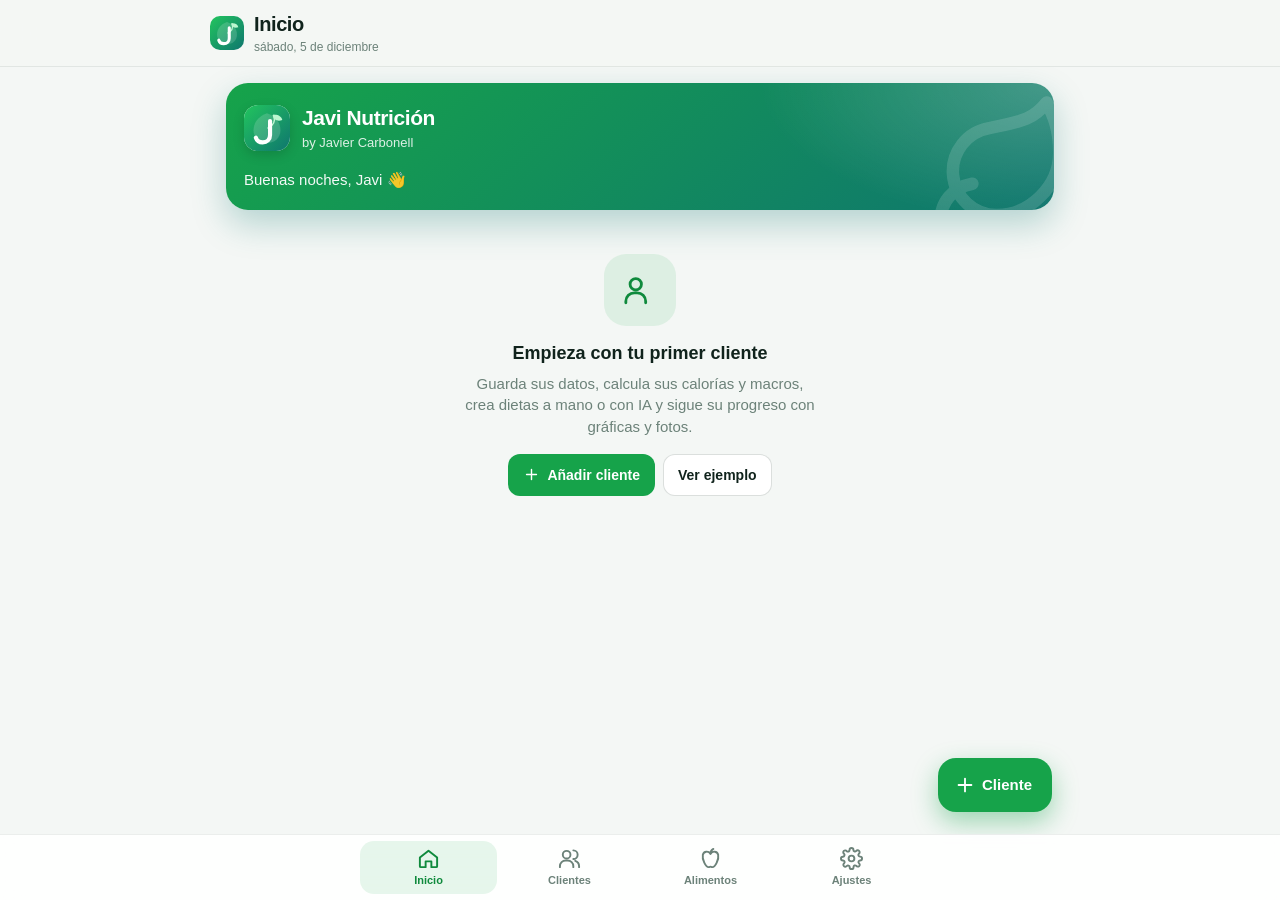
==== index.html @ 823eb363 "Javi Nutrición: clientes, dietas manuales o con IA y progreso App web instalable para nutricionistas" ====
<!doctype html>
<html lang="es">
<head>
  <meta charset="utf-8">
  <meta name="viewport" content="width=device-width, initial-scale=1, viewport-fit=cover">
  <meta name="theme-color" content="#16a34a">
  <meta name="apple-mobile-web-app-capable" content="yes">
  <meta name="mobile-web-app-capable" content="yes">
  <meta name="apple-mobile-web-app-status-bar-style" content="default">
  <meta name="apple-mobile-web-app-title" content="JaviNutri">
  <meta name="description" content="Javi Nutrición: clientes, dietas manuales o con IA y seguimiento del progreso. By Javier Carbonell.">
  <title>Javi Nutrición</title>
  <link rel="manifest" href="manifest.webmanifest">
  <link rel="icon" href="icons/icon.svg" type="image/svg+xml">
  <link rel="apple-touch-icon" href="icons/icon-192.png">
  <link rel="stylesheet" href="app.css">
  <script>try { const t = JSON.parse(localStorage.getItem('javinutricion-v1') || '{}').settings?.theme; if (t === 'light' || t === 'dark') document.documentElement.dataset.theme = t; } catch {}</script>
  <script src="files.js" defer></script>
  <script src="foods.js" defer></script>
  <script src="app.js" defer></script>
</head>
<body>
  <header class="top">
    <div class="top-inner" id="topbar">
      <img class="top-logo" src="icons/icon.svg" alt="" width="34" height="34">
      <div class="top-text"><h1 id="title">Inicio</h1><div class="sub" id="subtitle">Javi Nutrición</div></div>
      <div id="headerActions"></div>
    </div>
  </header>

  <main id="view"></main>
  <div id="print"></div>

  <nav class="tabs" id="tabs" aria-label="Secciones">
    <div class="inner">
      <button data-nav="#/"><svg viewBox="0 0 24 24" fill="none" stroke="currentColor" stroke-width="2" stroke-linecap="round" stroke-linejoin="round"><path d="M3 11l9-7 9 7v9a1 1 0 0 1-1 1h-5v-6H9v6H4a1 1 0 0 1-1-1z"/></svg>Inicio</button>
      <button data-nav="#/clientes"><svg viewBox="0 0 24 24" fill="none" stroke="currentColor" stroke-width="2" stroke-linecap="round" stroke-linejoin="round"><circle cx="9" cy="8" r="4"/><path d="M2 21v-1a6 6 0 0 1 6-6h2a6 6 0 0 1 6 6v1"/><path d="M16 3.5a4 4 0 0 1 0 9M22 21v-1a6 6 0 0 0-4-5.6"/></svg>Clientes</button>
      <button data-nav="#/alimentos"><svg viewBox="0 0 24 24" fill="none" stroke="currentColor" stroke-width="2" stroke-linecap="round" stroke-linejoin="round"><path d="M12 7c-2-3-7-3-8 1-1 5 3 13 6 13 1 0 1.5-.5 2-.5s1 .5 2 .5c3 0 7-8 6-13-1-4-6-4-8-1z"/><path d="M12 7c0-2 1-4 3-5"/></svg>Alimentos</button>
      <button data-nav="#/ajustes"><svg viewBox="0 0 24 24" fill="none" stroke="currentColor" stroke-width="2" stroke-linecap="round" stroke-linejoin="round"><circle cx="12" cy="12" r="3"/><path d="M19.4 15a1.7 1.7 0 0 0 .3 1.8l.1.1a2 2 0 1 1-2.8 2.8l-.1-.1a1.7 1.7 0 0 0-1.8-.3 1.7 1.7 0 0 0-1 1.5V21a2 2 0 1 1-4 0v-.1a1.7 1.7 0 0 0-1.1-1.5 1.7 1.7 0 0 0-1.8.3l-.1.1a2 2 0 1 1-2.8-2.8l.1-.1a1.7 1.7 0 0 0 .3-1.8 1.7 1.7 0 0 0-1.5-1H3a2 2 0 1 1 0-4h.1a1.7 1.7 0 0 0 1.5-1.1 1.7 1.7 0 0 0-.3-1.8l-.1-.1a2 2 0 1 1 2.8-2.8l.1.1a1.7 1.7 0 0 0 1.8.3H9a1.7 1.7 0 0 0 1-1.5V3a2 2 0 1 1 4 0v.1a1.7 1.7 0 0 0 1 1.5 1.7 1.7 0 0 0 1.8-.3l.1-.1a2 2 0 1 1 2.8 2.8l-.1.1a1.7 1.7 0 0 0-.3 1.8V9a1.7 1.7 0 0 0 1.5 1H21a2 2 0 1 1 0 4h-.1a1.7 1.7 0 0 0-1.5 1z"/></svg>Ajustes</button>
    </div>
  </nav>
</body>
</html>
---- app.css ----
:root {
  --bg: #f4f7f5;
  --surface: #ffffff;
  --surface-2: #f1f5f3;
  --surface-3: #e7eeea;
  --line: rgba(15, 40, 30, .08);
  --line-strong: rgba(15, 40, 30, .15);
  --text: #10231c;
  --text-2: #3f5a50;
  --muted: #6c8279;
  --brand: #16a34a;
  --brand-2: #0f8a3d;
  --brand-ink: #ffffff;
  --brand-soft: rgba(22, 163, 74, .10);
  --accent: #f59e0b;
  --accent-soft: rgba(245, 158, 11, .14);
  --blue: #0ea5e9;
  --blue-soft: rgba(14, 165, 233, .12);
  --red: #e11d48;
  --red-soft: rgba(225, 29, 72, .10);
  --green: #16a34a;
  --green-soft: rgba(22, 163, 74, .12);
  --p-col: #e11d48;
  --c-col: #f59e0b;
  --f-col: #0ea5e9;
  --shadow: 0 8px 28px rgba(16, 35, 28, .08);
  --shadow-sm: 0 1px 3px rgba(16, 35, 28, .06);
  --radius: 18px;
  --safe-b: env(safe-area-inset-bottom, 0px);
  --safe-t: env(safe-area-inset-top, 0px);
  --font: -apple-system, BlinkMacSystemFont, "SF Pro Text", "Inter", "Segoe UI", Roboto, sans-serif;
  color-scheme: light;
}
@media (prefers-color-scheme: dark) {
  :root:not([data-theme="light"]) {
    --bg: #0b1310; --surface: #121c18; --surface-2: #17241f; --surface-3: #1e2e28;
    --line: rgba(255, 255, 255, .07); --line-strong: rgba(255, 255, 255, .13);
    --text: #e8f1ed; --text-2: #b6c8c0; --muted: #7d948a;
    --brand: #34d399; --brand-2: #10b981; --brand-ink: #052e1f; --brand-soft: rgba(52, 211, 153, .12);
    --red: #fb7185; --red-soft: rgba(251, 113, 133, .12); --green: #34d399; --green-soft: rgba(52, 211, 153, .12);
    --shadow: 0 10px 30px rgba(0, 0, 0, .35); --shadow-sm: 0 1px 2px rgba(0, 0, 0, .3);
    color-scheme: dark;
  }
}
:root[data-theme="dark"] {
  --bg: #0b1310; --surface: #121c18; --surface-2: #17241f; --surface-3: #1e2e28;
  --line: rgba(255, 255, 255, .07); --line-strong: rgba(255, 255, 255, .13);
  --text: #e8f1ed; --text-2: #b6c8c0; --muted: #7d948a;
  --brand: #34d399; --brand-2: #10b981; --brand-ink: #052e1f; --brand-soft: rgba(52, 211, 153, .12);
  --red: #fb7185; --red-soft: rgba(251, 113, 133, .12); --green: #34d399; --green-soft: rgba(52, 211, 153, .12);
  --shadow: 0 10px 30px rgba(0, 0, 0, .35); --shadow-sm: 0 1px 2px rgba(0, 0, 0, .3);
  color-scheme: dark;
}

* { box-sizing: border-box; -webkit-tap-highlight-color: transparent; }
html, body { margin: 0; background: var(--bg); color: var(--text); }
body { font: 15px/1.45 var(--font); -webkit-font-smoothing: antialiased; min-height: 100vh; padding-bottom: calc(84px + var(--safe-b)); }
button, input, select, textarea { font: inherit; color: inherit; }
a { color: var(--brand-2); }
svg { flex-shrink: 0; }
.num { font-variant-numeric: tabular-nums; }

/* ---------- barra superior ---------- */
header.top {
  position: sticky; top: 0; z-index: 10;
  padding: calc(10px + var(--safe-t)) 16px 10px;
  background: color-mix(in srgb, var(--bg) 82%, transparent);
  backdrop-filter: saturate(170%) blur(18px); -webkit-backdrop-filter: saturate(170%) blur(18px);
  border-bottom: 1px solid var(--line);
}
.top-inner { max-width: 860px; margin: 0 auto; display: flex; align-items: center; gap: 10px; min-height: 40px; }
.top-logo { width: 34px; height: 34px; border-radius: 10px; }
.top-text { flex: 1; min-width: 0; }
header.top h1 { font-size: 20px; margin: 0; letter-spacing: -.02em; font-weight: 700; white-space: nowrap; overflow: hidden; text-overflow: ellipsis; }
header.top .sub { color: var(--muted); font-size: 12px; white-space: nowrap; overflow: hidden; text-overflow: ellipsis; }
.back { width: 38px; height: 38px; border-radius: 12px; border: 1px solid var(--line-strong); background: var(--surface); display: grid; place-items: center; cursor: pointer; }
.back svg { width: 20px; height: 20px; }

.sync-chip { display: inline-flex; align-items: center; gap: 6px; height: 32px; padding: 0 11px; border-radius: 99px; border: 1px solid var(--line-strong); background: var(--surface); font-size: 12px; color: var(--text-2); cursor: pointer; }
.sync-chip i { width: 8px; height: 8px; border-radius: 50%; background: var(--green); box-shadow: 0 0 0 3px var(--green-soft); }
.sync-chip.err i { background: var(--red); box-shadow: 0 0 0 3px var(--red-soft); }
.sync-chip.busy i { background: var(--blue); animation: pulse 1s infinite; }
@keyframes pulse { 50% { opacity: .3; } }

main { padding: 16px 16px 28px; max-width: 860px; margin: 0 auto; }
main > * { animation: in .2s ease-out both; }
@keyframes in { from { opacity: 0; transform: translateY(6px); } to { opacity: 1; transform: none; } }

/* ---------- navegación ---------- */
nav.tabs {
  position: fixed; left: 0; right: 0; bottom: 0; z-index: 20;
  background: color-mix(in srgb, var(--surface) 90%, transparent);
  backdrop-filter: saturate(170%) blur(18px); -webkit-backdrop-filter: saturate(170%) blur(18px);
  border-top: 1px solid var(--line); padding: 6px 8px calc(6px + var(--safe-b));
}
nav.tabs .inner { max-width: 560px; margin: 0 auto; display: grid; grid-template-columns: repeat(4, 1fr); gap: 4px; }
nav.tabs button { background: none; border: 0; padding: 6px 0 5px; border-radius: 14px; color: var(--muted); font-size: 11px; font-weight: 550; cursor: pointer; display: flex; flex-direction: column; align-items: center; gap: 3px; }
nav.tabs button svg { width: 23px; height: 23px; }
nav.tabs button.on { color: var(--brand-2); background: var(--brand-soft); }

/* ---------- bloques ---------- */
.card { background: var(--surface); border: 1px solid var(--line); border-radius: var(--radius); padding: 16px; margin-bottom: 14px; box-shadow: var(--shadow-sm); }
.card h3 { margin: 0 0 10px; font-size: 15px; font-weight: 650; letter-spacing: -.01em; }
.card-head { display: flex; align-items: center; justify-content: space-between; gap: 8px; margin-bottom: 10px; }
.card-head h3 { margin: 0; }
.section-title { display: flex; align-items: center; justify-content: space-between; margin: 22px 4px 10px; font-size: 12px; font-weight: 650; text-transform: uppercase; letter-spacing: .08em; color: var(--muted); }

.hero {
  border-radius: 22px; padding: 20px 18px; margin-bottom: 14px; color: #fff; position: relative; overflow: hidden;
  background: radial-gradient(420px 200px at 100% 0, rgba(255, 255, 255, .22), transparent 70%), linear-gradient(140deg, #16a34a, #0f766e);
  box-shadow: 0 14px 34px rgba(15, 118, 110, .28);
}
.hero .who { display: flex; align-items: center; gap: 12px; }
.hero .who img { width: 46px; height: 46px; border-radius: 14px; background: #fff; box-shadow: 0 4px 12px rgba(0, 0, 0, .15); }
.hero .brand { font-size: 21px; font-weight: 750; letter-spacing: -.02em; }
.hero .by { opacity: .85; font-size: 13px; }
.hero .hello { margin-top: 16px; font-size: 15px; opacity: .95; }
.hero .leaf { position: absolute; right: -24px; bottom: -30px; width: 150px; height: 150px; opacity: .14; }

.stats { display: grid; grid-template-columns: repeat(3, 1fr); gap: 10px; margin-bottom: 14px; }
.stats.two { grid-template-columns: 1fr 1fr; }
.stats.four { grid-template-columns: repeat(4, 1fr); }
.stat { background: var(--surface); border: 1px solid var(--line); border-radius: 14px; padding: 11px 12px; min-width: 0; box-shadow: var(--shadow-sm); }
.stat .l { color: var(--muted); font-size: 11.5px; }
.stat .v { font-size: 19px; font-weight: 750; margin-top: 2px; white-space: nowrap; overflow: hidden; text-overflow: ellipsis; letter-spacing: -.02em; }
.stat .s { color: var(--muted); font-size: 11px; }

.pill { display: inline-flex; align-items: center; gap: 4px; padding: 3px 9px; border-radius: 99px; font-size: 12px; font-weight: 650; white-space: nowrap; }
.pill.green { background: var(--green-soft); color: var(--green); }
.pill.red { background: var(--red-soft); color: var(--red); }
.pill.amber { background: var(--accent-soft); color: #b45309; }
.pill.blue { background: var(--blue-soft); color: #0369a1; }
.pill.mute { background: var(--surface-3); color: var(--text-2); }
:root[data-theme="dark"] .pill.amber, :root[data-theme="dark"] .pill.blue { filter: brightness(1.6); }
@media (prefers-color-scheme: dark) { :root:not([data-theme="light"]) .pill.amber, :root:not([data-theme="light"]) .pill.blue { filter: brightness(1.6); } }
.pos { color: var(--green); }
.neg { color: var(--red); }
.muted { color: var(--muted); }
.small { font-size: 12.5px; }

/* ---------- botones ---------- */
.btn { border: 1px solid var(--line-strong); background: var(--surface); border-radius: 12px; padding: 10px 14px; cursor: pointer; min-height: 42px; display: inline-flex; align-items: center; justify-content: center; gap: 7px; font-size: 14px; font-weight: 600; transition: transform .08s, background .15s; text-decoration: none; color: var(--text); }
.btn:hover { background: var(--surface-2); }
.btn svg { width: 17px; height: 17px; }
.btn.primary { background: var(--brand); border-color: transparent; color: var(--brand-ink); }
.btn.primary:hover { background: var(--brand-2); }
.btn.ai { background: linear-gradient(135deg, #7c3aed, #2563eb); border-color: transparent; color: #fff; }
.btn.danger { color: var(--red); border-color: color-mix(in srgb, var(--red) 35%, transparent); }
.btn.ghost { background: transparent; border-color: transparent; }
.btn.sm { min-height: 34px; padding: 6px 11px; font-size: 13px; border-radius: 10px; }
.btn.icon { width: 42px; min-height: 42px; padding: 0; }
.btn.block { width: 100%; }
.btn:active { transform: scale(.97); }
.btn:disabled { opacity: .55; pointer-events: none; }
.row { display: flex; gap: 8px; align-items: center; flex-wrap: wrap; }
.row.between { justify-content: space-between; }
.row.nowrap { flex-wrap: nowrap; }
.grow { flex: 1; }

.fab { position: fixed; right: max(18px, calc(50vw - 412px)); bottom: calc(88px + var(--safe-b)); z-index: 15; height: 54px; padding: 0 20px 0 16px; border-radius: 18px; border: 0; cursor: pointer; background: var(--brand); color: var(--brand-ink); font-weight: 700; font-size: 15px; display: inline-flex; align-items: center; gap: 6px; box-shadow: 0 10px 26px color-mix(in srgb, var(--brand) 40%, transparent); }
.fab svg { width: 22px; height: 22px; }

/* ---------- listas ---------- */
.list-item { display: flex; align-items: center; gap: 12px; padding: 11px 2px; border-bottom: 1px solid var(--line); cursor: pointer; }
.list-item:last-child { border-bottom: 0; }
.list-item .body { flex: 1; min-width: 0; }
.list-item .t { font-weight: 650; white-space: nowrap; overflow: hidden; text-overflow: ellipsis; }
.list-item .s { color: var(--muted); font-size: 12.5px; white-space: nowrap; overflow: hidden; text-overflow: ellipsis; }
.list-item .end { text-align: right; white-space: nowrap; }
.avatar { width: 42px; height: 42px; border-radius: 50%; display: grid; place-items: center; font-weight: 750; font-size: 15px; flex-shrink: 0; color: #fff; }
.avatar.lg { width: 60px; height: 60px; font-size: 21px; }
.ico { width: 38px; height: 38px; border-radius: 12px; display: grid; place-items: center; flex-shrink: 0; background: var(--brand-soft); color: var(--brand-2); }
.ico svg { width: 19px; height: 19px; }

.client-card { display: flex; gap: 12px; align-items: center; padding: 14px; background: var(--surface); border: 1px solid var(--line); border-radius: 16px; margin-bottom: 10px; cursor: pointer; box-shadow: var(--shadow-sm); }
.client-card:hover { border-color: var(--line-strong); }
.client-card .body { flex: 1; min-width: 0; }
.client-card .name { font-weight: 700; font-size: 16px; }
.client-card .meta { color: var(--muted); font-size: 12.5px; display: flex; gap: 6px; flex-wrap: wrap; align-items: center; margin-top: 2px; }

.seg { display: flex; background: var(--surface-3); border-radius: 13px; padding: 3px; gap: 3px; margin-bottom: 14px; }
.seg button { flex: 1; border: 0; background: none; padding: 8px 6px; border-radius: 10px; color: var(--text-2); font-size: 13px; font-weight: 600; cursor: pointer; white-space: nowrap; }
.seg button.on { background: var(--surface); color: var(--text); box-shadow: var(--shadow-sm); }

.chips { display: flex; gap: 7px; overflow-x: auto; padding-bottom: 2px; margin-bottom: 14px; scrollbar-width: none; }
.chips::-webkit-scrollbar { display: none; }
.chip { flex-shrink: 0; border: 1px solid var(--line-strong); background: var(--surface); color: var(--text-2); border-radius: 99px; padding: 7px 13px; font-size: 13px; font-weight: 600; cursor: pointer; }
.chip.on { border-color: transparent; background: var(--brand); color: var(--brand-ink); }
.chip .n { opacity: .65; margin-left: 3px; }

.search-wrap { position: relative; margin-bottom: 12px; }
.search-wrap svg { position: absolute; left: 13px; top: 50%; transform: translateY(-50%); width: 18px; height: 18px; color: var(--muted); }
.search { width: 100%; background: var(--surface); border: 1px solid var(--line-strong); border-radius: 14px; padding: 12px 12px 12px 40px; font-size: 16px; outline: none; }
.search:focus { border-color: var(--brand); box-shadow: 0 0 0 3px var(--brand-soft); }

table.t { width: 100%; border-collapse: collapse; font-size: 13px; }
table.t th { text-align: left; color: var(--muted); font-weight: 550; padding: 6px 4px; border-bottom: 1px solid var(--line); font-size: 12px; }
table.t td { padding: 9px 4px; border-bottom: 1px solid var(--line); font-variant-numeric: tabular-nums; }
table.t tr:last-child td { border-bottom: 0; }
table.t .r { text-align: right; }
table.t tbody tr { cursor: pointer; }

/* ---------- ficha de cliente ---------- */
.client-head { display: flex; gap: 14px; align-items: center; margin-bottom: 14px; }
.client-head h2 { margin: 0; font-size: 22px; letter-spacing: -.02em; }
.client-head .meta { color: var(--muted); font-size: 13px; }
.contact { display: flex; gap: 8px; margin-bottom: 14px; flex-wrap: wrap; }

.macros { display: grid; gap: 10px; }
.macro .top { display: flex; justify-content: space-between; font-size: 13px; margin-bottom: 4px; }
.macro .top b { font-weight: 650; }
.bar { height: 8px; background: var(--surface-3); border-radius: 99px; overflow: hidden; }
.bar > i { display: block; height: 100%; border-radius: 99px; background: var(--brand); transition: width .4s; }
.bar.p > i { background: var(--p-col); } .bar.c > i { background: var(--c-col); } .bar.f > i { background: var(--f-col); }
.bar.over > i { background: var(--red); }
.kcal-big { font-size: 34px; font-weight: 800; letter-spacing: -.03em; line-height: 1; }
.dot { display: inline-block; width: 9px; height: 9px; border-radius: 50%; margin-right: 5px; }

.chart { width: 100%; height: auto; display: block; }
.legend { display: flex; gap: 14px; font-size: 12px; color: var(--muted); margin-top: 6px; flex-wrap: wrap; }

.photos { display: grid; grid-template-columns: 1fr 1fr; gap: 10px; }
.photos figure { margin: 0; }
.photos img { width: 100%; aspect-ratio: 3/4; object-fit: cover; border-radius: 14px; background: var(--surface-3); display: block; }
.photos figcaption { font-size: 12px; color: var(--muted); text-align: center; margin-top: 4px; }

/* ---------- editor de dietas ---------- */
.day-tabs { display: flex; gap: 6px; overflow-x: auto; margin-bottom: 12px; scrollbar-width: none; }
.day-tabs::-webkit-scrollbar { display: none; }
.totals { position: sticky; top: calc(62px + var(--safe-t)); z-index: 5; background: var(--surface); border: 1px solid var(--line); border-radius: 16px; padding: 12px 14px; margin-bottom: 14px; box-shadow: var(--shadow); }
.totals .grid { display: grid; grid-template-columns: 1.3fr 1fr 1fr 1fr; gap: 10px; align-items: end; }
.totals .l { font-size: 11px; color: var(--muted); }
.totals .v { font-weight: 750; font-size: 15px; }
.totals .v small { font-weight: 500; color: var(--muted); font-size: 11px; }
.meal { background: var(--surface); border: 1px solid var(--line); border-radius: 16px; margin-bottom: 12px; overflow: hidden; box-shadow: var(--shadow-sm); }
.meal-head { display: flex; align-items: center; gap: 8px; padding: 12px 14px; border-bottom: 1px solid var(--line); background: var(--surface-2); }
.meal-head .name { font-weight: 700; flex: 1; min-width: 0; }
.meal-head .k { font-size: 13px; color: var(--muted); white-space: nowrap; }
.item { display: flex; align-items: center; gap: 10px; padding: 9px 14px; border-bottom: 1px solid var(--line); }
.item:last-of-type { border-bottom: 0; }
.item .body { flex: 1; min-width: 0; }
.item .t { font-weight: 600; font-size: 14px; }
.item .s { color: var(--muted); font-size: 12px; }
.grams { width: 74px; text-align: right; border: 1px solid var(--line-strong); background: var(--surface-2); border-radius: 10px; padding: 7px 8px; font-size: 16px; }
.meal-foot { display: flex; gap: 6px; padding: 8px 10px; }
.recipe { padding: 0 14px 12px; color: var(--text-2); font-size: 13px; font-style: italic; }

/* ---------- hojas ---------- */
.sheet-bg { position: fixed; inset: 0; background: rgba(5, 15, 10, .45); z-index: 40; display: flex; align-items: flex-end; justify-content: center; backdrop-filter: blur(2px); -webkit-backdrop-filter: blur(2px); animation: fade .18s ease-out; }
@keyframes fade { from { opacity: 0; } }
.sheet { background: var(--bg); width: 100%; max-width: 640px; max-height: 93vh; overflow-y: auto; overscroll-behavior: contain; border-radius: 24px 24px 0 0; padding: 0 18px calc(20px + var(--safe-b)); animation: up .26s cubic-bezier(.2, .9, .3, 1); box-shadow: 0 -20px 50px rgba(0, 0, 0, .25); }
@media (min-width: 700px) { .sheet-bg { align-items: center; } .sheet { border-radius: 24px; max-height: 88vh; } }
@keyframes up { from { transform: translateY(60px); opacity: .3; } to { transform: none; opacity: 1; } }
.sheet-head { position: sticky; top: 0; z-index: 2; background: var(--bg); display: flex; align-items: center; gap: 10px; padding: 10px 0 12px; }
.sheet-head::before { content: ""; position: absolute; top: 6px; left: 50%; width: 38px; height: 5px; margin-left: -19px; border-radius: 9px; background: var(--line-strong); }
.sheet-head h2 { flex: 1; margin: 14px 0 0; font-size: 19px; letter-spacing: -.02em; min-width: 0; overflow: hidden; text-overflow: ellipsis; white-space: nowrap; }
.icon-btn { background: var(--surface-3); border: 0; width: 36px; height: 36px; border-radius: 50%; color: var(--text-2); cursor: pointer; display: grid; place-items: center; flex-shrink: 0; }
.sheet-head .icon-btn { margin-top: 14px; }
.icon-btn svg { width: 17px; height: 17px; }
.icon-btn.plain { background: transparent; border-radius: 10px; }

label.f { display: block; margin-bottom: 12px; min-width: 0; }
label.f > span { display: block; font-size: 12px; color: var(--text-2); margin-bottom: 5px; font-weight: 550; }
label.f input, label.f select, label.f textarea { width: 100%; background: var(--surface); border: 1px solid var(--line-strong); border-radius: 12px; padding: 11px 12px; outline: none; font-size: 16px; min-height: 46px; }
label.f select { appearance: none; -webkit-appearance: none; background-image: url("data:image/svg+xml,%3Csvg xmlns='http://www.w3.org/2000/svg' width='12' height='8' fill='none' stroke='%236c8279' stroke-width='2'%3E%3Cpath d='M1 1l5 5 5-5'/%3E%3C/svg%3E"); background-repeat: no-repeat; background-position: right 13px center; padding-right: 34px; }
label.f input:focus, label.f select:focus, label.f textarea:focus { border-color: var(--brand); box-shadow: 0 0 0 3px var(--brand-soft); }
.grid2 { display: grid; grid-template-columns: 1fr 1fr; gap: 0 10px; }
.grid3 { display: grid; grid-template-columns: 1fr 1fr 1fr; gap: 0 10px; }
.form-sec { margin: 18px 0 10px; font-size: 12px; font-weight: 700; color: var(--muted); text-transform: uppercase; letter-spacing: .08em; }

.attach-zone { display: flex; align-items: center; justify-content: center; gap: 8px; cursor: pointer; border: 1.5px dashed var(--line-strong); border-radius: 14px; padding: 14px; color: var(--text-2); font-size: 14px; font-weight: 600; margin-bottom: 12px; }
.attach-zone:hover { border-color: var(--brand); color: var(--brand-2); }
.attach-zone svg { width: 20px; height: 20px; }
.attach-list { display: grid; grid-template-columns: repeat(auto-fill, minmax(92px, 1fr)); gap: 8px; margin-bottom: 8px; }
.att { position: relative; aspect-ratio: 3/4; border-radius: 12px; overflow: hidden; cursor: pointer; background: var(--surface-3); border: 1px solid var(--line-strong); }
.att img { width: 100%; height: 100%; object-fit: cover; }
.att .x { position: absolute; top: 4px; right: 4px; width: 26px; height: 26px; border-radius: 50%; border: 0; cursor: pointer; background: rgba(0, 0, 0, .65); color: #fff; font-size: 15px; line-height: 26px; padding: 0; }
.viewer img { width: 100%; border-radius: 14px; display: block; }

.note { background: var(--brand-soft); border: 1px solid color-mix(in srgb, var(--brand) 25%, transparent); border-radius: 14px; padding: 12px 14px; font-size: 13.5px; margin-bottom: 14px; color: var(--text-2); }
.note.warn { background: var(--accent-soft); border-color: color-mix(in srgb, var(--accent) 35%, transparent); }
.note.ai { background: linear-gradient(135deg, rgba(124, 58, 237, .08), rgba(37, 99, 235, .08)); border-color: rgba(99, 102, 241, .25); }
.steps { padding-left: 20px; margin: 8px 0 14px; color: var(--text-2); font-size: 13.5px; }

.menu { display: grid; gap: 8px; }
.menu .btn { justify-content: flex-start; width: 100%; min-height: 52px; font-size: 15px; padding: 0 16px; }
.menu .btn svg { width: 20px; height: 20px; color: var(--brand-2); }
.menu .btn.danger svg { color: var(--red); }

.toast { position: fixed; left: 50%; bottom: calc(100px + var(--safe-b)); transform: translateX(-50%); background: #10231c; color: #fff; padding: 11px 18px; border-radius: 16px; z-index: 60; font-size: 14px; font-weight: 600; box-shadow: var(--shadow); max-width: min(92vw, 480px); text-align: center; animation: toast .22s cubic-bezier(.2, .9, .3, 1); }
@keyframes toast { from { opacity: 0; transform: translate(-50%, 10px); } }

.empty { text-align: center; color: var(--muted); padding: 30px 16px; }
.empty .art { width: 72px; height: 72px; margin: 0 auto 14px; border-radius: 22px; display: grid; place-items: center; background: var(--brand-soft); color: var(--brand-2); }
.empty .art svg { width: 34px; height: 34px; }
.empty h3 { color: var(--text); margin: 0 0 6px; font-size: 18px; }
.empty p { margin: 0 auto 16px; max-width: 360px; }

.ai-progress { text-align: center; padding: 20px 10px; }
.spinner { width: 44px; height: 44px; margin: 0 auto 14px; border-radius: 50%; border: 4px solid var(--surface-3); border-top-color: #7c3aed; animation: spin .9s linear infinite; }
@keyframes spin { to { transform: rotate(360deg); } }

#print { display: none; }

@media (prefers-reduced-motion: reduce) { *, *::before, *::after { animation: none !important; transition: none !important; } }
@media (max-width: 380px) {
  .stats, .stats.four { grid-template-columns: 1fr 1fr; }
  .totals .grid { grid-template-columns: 1fr 1fr; }
}

/* ---------- impresión / PDF de la dieta ---------- */
@media print {
  @page { margin: 14mm; }
  body { background: #fff; color: #111; padding: 0; }
  header.top, nav.tabs, main, .fab, .toast, .sheet-bg { display: none !important; }
  #print { display: block; font: 11.5pt/1.4 var(--font); color: #111; }
  #print .ph { display: flex; align-items: center; gap: 12px; border-bottom: 2px solid #16a34a; padding-bottom: 10px; margin-bottom: 14px; }
  #print .ph img { width: 44px; height: 44px; }
  #print .ph .b { font-size: 18pt; font-weight: 800; color: #0f766e; }
  #print .ph .c { margin-left: auto; text-align: right; font-size: 10pt; color: #444; }
  #print h2 { font-size: 14pt; margin: 18px 0 6px; color: #0f766e; break-after: avoid; }
  #print h3 { font-size: 12pt; margin: 12px 0 4px; break-after: avoid; }
  #print table { width: 100%; border-collapse: collapse; font-size: 10pt; break-inside: avoid; }
  #print td, #print th { border-bottom: 1px solid #ddd; padding: 4px 6px; text-align: left; }
  #print th { color: #555; font-weight: 600; }
  #print .r { text-align: right; }
  #print .tot { font-weight: 700; background: #f0fdf4; }
  #print .notes { background: #f0fdf4; border-radius: 8px; padding: 8px 10px; font-size: 10pt; margin: 8px 0; }
  #print .day { break-before: page; }
  #print .day:first-of-type { break-before: auto; }
  #print .foot { margin-top: 20px; font-size: 9pt; color: #777; text-align: center; }
}
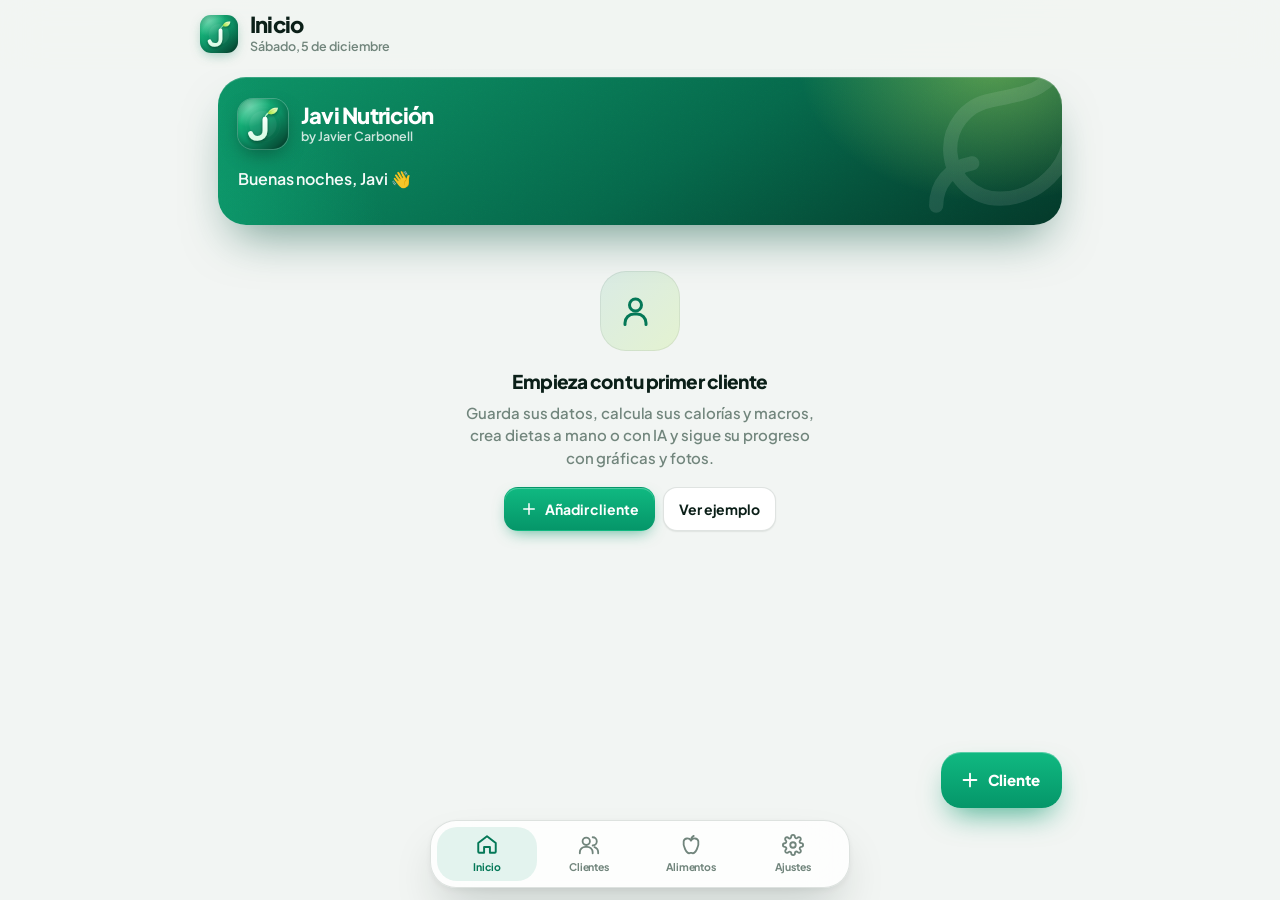
==== commit 6a46acce: "Diseño premium: icono nuevo, tipografía Plus Jakarta Sans y pantallas renovadas Icono con la J y la " ====
--- a/index.html
+++ b/index.html
@@ -3,7 +3,8 @@
 <head>
   <meta charset="utf-8">
   <meta name="viewport" content="width=device-width, initial-scale=1, viewport-fit=cover">
-  <meta name="theme-color" content="#16a34a">
+  <meta name="theme-color" content="#f2f5f3" media="(prefers-color-scheme: light)">
+  <meta name="theme-color" content="#07110d" media="(prefers-color-scheme: dark)">
   <meta name="apple-mobile-web-app-capable" content="yes">
   <meta name="mobile-web-app-capable" content="yes">
   <meta name="apple-mobile-web-app-status-bar-style" content="default">
@@ -12,7 +13,8 @@
   <title>Javi Nutrición</title>
   <link rel="manifest" href="manifest.webmanifest">
   <link rel="icon" href="icons/icon.svg" type="image/svg+xml">
-  <link rel="apple-touch-icon" href="icons/icon-192.png">
+  <link rel="apple-touch-icon" href="icons/apple-touch-icon.png">
+  <link rel="preload" href="vendor/fonts/plus-jakarta-sans.woff2" as="font" type="font/woff2" crossorigin>
   <link rel="stylesheet" href="app.css">
   <script>try { const t = JSON.parse(localStorage.getItem('javinutricion-v1') || '{}').settings?.theme; if (t === 'light' || t === 'dark') document.documentElement.dataset.theme = t; } catch {}</script>
   <script src="files.js" defer></script>
--- a/app.css
+++ b/app.css
@@ -1,154 +1,189 @@
+@font-face {
+  font-family: "Jakarta";
+  src: url("vendor/fonts/plus-jakarta-sans.woff2") format("woff2");
+  font-weight: 200 800;
+  font-display: swap;
+}
+
 :root {
-  --bg: #f4f7f5;
+  --bg: #f2f5f3;
+  --bg-tint: #e6f2ec;
   --surface: #ffffff;
-  --surface-2: #f1f5f3;
-  --surface-3: #e7eeea;
-  --line: rgba(15, 40, 30, .08);
-  --line-strong: rgba(15, 40, 30, .15);
-  --text: #10231c;
-  --text-2: #3f5a50;
-  --muted: #6c8279;
-  --brand: #16a34a;
-  --brand-2: #0f8a3d;
+  --surface-2: #f5f8f6;
+  --surface-3: #e9efec;
+  --line: rgba(9, 38, 27, .07);
+  --line-strong: rgba(9, 38, 27, .13);
+  --text: #0b1f18;
+  --text-2: #3d574d;
+  --muted: #71857c;
+  --brand: #059669;
+  --brand-2: #047857;
+  --brand-3: #10b981;
   --brand-ink: #ffffff;
-  --brand-soft: rgba(22, 163, 74, .10);
+  --brand-soft: rgba(5, 150, 105, .10);
+  --lime: #a3e635;
   --accent: #f59e0b;
   --accent-soft: rgba(245, 158, 11, .14);
   --blue: #0ea5e9;
   --blue-soft: rgba(14, 165, 233, .12);
   --red: #e11d48;
-  --red-soft: rgba(225, 29, 72, .10);
-  --green: #16a34a;
-  --green-soft: rgba(22, 163, 74, .12);
-  --p-col: #e11d48;
+  --red-soft: rgba(225, 29, 72, .09);
+  --green: #059669;
+  --green-soft: rgba(5, 150, 105, .11);
+  --p-col: #f43f5e;
   --c-col: #f59e0b;
   --f-col: #0ea5e9;
-  --shadow: 0 8px 28px rgba(16, 35, 28, .08);
-  --shadow-sm: 0 1px 3px rgba(16, 35, 28, .06);
-  --radius: 18px;
+  --shadow-sm: 0 1px 2px rgba(9, 38, 27, .05), 0 1px 1px rgba(9, 38, 27, .03);
+  --shadow: 0 1px 2px rgba(9, 38, 27, .05), 0 8px 24px -6px rgba(9, 38, 27, .10);
+  --shadow-lg: 0 2px 6px rgba(9, 38, 27, .06), 0 24px 48px -12px rgba(9, 38, 27, .22);
+  --radius: 22px;
   --safe-b: env(safe-area-inset-bottom, 0px);
   --safe-t: env(safe-area-inset-top, 0px);
-  --font: -apple-system, BlinkMacSystemFont, "SF Pro Text", "Inter", "Segoe UI", Roboto, sans-serif;
+  --font: "Jakarta", -apple-system, BlinkMacSystemFont, "Segoe UI", Roboto, sans-serif;
   color-scheme: light;
 }
 @media (prefers-color-scheme: dark) {
   :root:not([data-theme="light"]) {
-    --bg: #0b1310; --surface: #121c18; --surface-2: #17241f; --surface-3: #1e2e28;
-    --line: rgba(255, 255, 255, .07); --line-strong: rgba(255, 255, 255, .13);
-    --text: #e8f1ed; --text-2: #b6c8c0; --muted: #7d948a;
-    --brand: #34d399; --brand-2: #10b981; --brand-ink: #052e1f; --brand-soft: rgba(52, 211, 153, .12);
+    --bg: #07110d; --bg-tint: #0b1d16; --surface: #0f1c17; --surface-2: #13241e; --surface-3: #1a2f27;
+    --line: rgba(255, 255, 255, .06); --line-strong: rgba(255, 255, 255, .12);
+    --text: #ecf5f0; --text-2: #b4c7bf; --muted: #7c9187;
+    --brand: #34d399; --brand-2: #10b981; --brand-3: #6ee7b7; --brand-ink: #022c22; --brand-soft: rgba(52, 211, 153, .12);
     --red: #fb7185; --red-soft: rgba(251, 113, 133, .12); --green: #34d399; --green-soft: rgba(52, 211, 153, .12);
-    --shadow: 0 10px 30px rgba(0, 0, 0, .35); --shadow-sm: 0 1px 2px rgba(0, 0, 0, .3);
+    --shadow-sm: 0 1px 2px rgba(0, 0, 0, .4); --shadow: 0 1px 2px rgba(0, 0, 0, .4), 0 10px 26px -8px rgba(0, 0, 0, .6); --shadow-lg: 0 24px 48px -12px rgba(0, 0, 0, .7);
     color-scheme: dark;
   }
 }
 :root[data-theme="dark"] {
-  --bg: #0b1310; --surface: #121c18; --surface-2: #17241f; --surface-3: #1e2e28;
-  --line: rgba(255, 255, 255, .07); --line-strong: rgba(255, 255, 255, .13);
-  --text: #e8f1ed; --text-2: #b6c8c0; --muted: #7d948a;
-  --brand: #34d399; --brand-2: #10b981; --brand-ink: #052e1f; --brand-soft: rgba(52, 211, 153, .12);
+  --bg: #07110d; --bg-tint: #0b1d16; --surface: #0f1c17; --surface-2: #13241e; --surface-3: #1a2f27;
+  --line: rgba(255, 255, 255, .06); --line-strong: rgba(255, 255, 255, .12);
+  --text: #ecf5f0; --text-2: #b4c7bf; --muted: #7c9187;
+  --brand: #34d399; --brand-2: #10b981; --brand-3: #6ee7b7; --brand-ink: #022c22; --brand-soft: rgba(52, 211, 153, .12);
   --red: #fb7185; --red-soft: rgba(251, 113, 133, .12); --green: #34d399; --green-soft: rgba(52, 211, 153, .12);
-  --shadow: 0 10px 30px rgba(0, 0, 0, .35); --shadow-sm: 0 1px 2px rgba(0, 0, 0, .3);
+  --shadow-sm: 0 1px 2px rgba(0, 0, 0, .4); --shadow: 0 1px 2px rgba(0, 0, 0, .4), 0 10px 26px -8px rgba(0, 0, 0, .6); --shadow-lg: 0 24px 48px -12px rgba(0, 0, 0, .7);
   color-scheme: dark;
 }
 
 * { box-sizing: border-box; -webkit-tap-highlight-color: transparent; }
-html, body { margin: 0; background: var(--bg); color: var(--text); }
-body { font: 15px/1.45 var(--font); -webkit-font-smoothing: antialiased; min-height: 100vh; padding-bottom: calc(84px + var(--safe-b)); }
-button, input, select, textarea { font: inherit; color: inherit; }
+html, body { margin: 0; color: var(--text); }
+html { background: var(--bg); }
+body {
+  font: 500 15px/1.5 var(--font); letter-spacing: -.005em;
+  -webkit-font-smoothing: antialiased; -moz-osx-font-smoothing: grayscale;
+  min-height: 100vh; padding-bottom: calc(108px + var(--safe-b));
+  background: radial-gradient(1100px 420px at 50% -180px, var(--bg-tint), transparent 70%) no-repeat, var(--bg);
+}
+button, input, select, textarea { font: inherit; color: inherit; letter-spacing: inherit; }
 a { color: var(--brand-2); }
 svg { flex-shrink: 0; }
+b, strong { font-weight: 700; }
 .num { font-variant-numeric: tabular-nums; }
 
 /* ---------- barra superior ---------- */
 header.top {
   position: sticky; top: 0; z-index: 10;
-  padding: calc(10px + var(--safe-t)) 16px 10px;
-  background: color-mix(in srgb, var(--bg) 82%, transparent);
-  backdrop-filter: saturate(170%) blur(18px); -webkit-backdrop-filter: saturate(170%) blur(18px);
-  border-bottom: 1px solid var(--line);
-}
-.top-inner { max-width: 860px; margin: 0 auto; display: flex; align-items: center; gap: 10px; min-height: 40px; }
-.top-logo { width: 34px; height: 34px; border-radius: 10px; }
+  padding: calc(12px + var(--safe-t)) 18px 12px;
+  background: color-mix(in srgb, var(--bg) 78%, transparent);
+  backdrop-filter: saturate(180%) blur(20px); -webkit-backdrop-filter: saturate(180%) blur(20px);
+  border-bottom: 1px solid transparent; transition: border-color .2s;
+}
+header.top.scrolled { border-bottom-color: var(--line); }
+.top-inner { max-width: 880px; margin: 0 auto; display: flex; align-items: center; gap: 12px; min-height: 42px; }
+.top-logo { width: 38px; height: 38px; border-radius: 11px; box-shadow: 0 4px 12px -2px rgba(5, 120, 87, .35); }
 .top-text { flex: 1; min-width: 0; }
-header.top h1 { font-size: 20px; margin: 0; letter-spacing: -.02em; font-weight: 700; white-space: nowrap; overflow: hidden; text-overflow: ellipsis; }
-header.top .sub { color: var(--muted); font-size: 12px; white-space: nowrap; overflow: hidden; text-overflow: ellipsis; }
-.back { width: 38px; height: 38px; border-radius: 12px; border: 1px solid var(--line-strong); background: var(--surface); display: grid; place-items: center; cursor: pointer; }
+header.top h1 { font-size: 22px; margin: 0; letter-spacing: -.035em; font-weight: 800; line-height: 1.15; white-space: nowrap; overflow: hidden; text-overflow: ellipsis; }
+header.top .sub { color: var(--muted); font-size: 12.5px; font-weight: 600; white-space: nowrap; overflow: hidden; text-overflow: ellipsis; }
+header.top .sub::first-letter { text-transform: uppercase; }
+.back { width: 40px; height: 40px; border-radius: 13px; border: 1px solid var(--line-strong); background: var(--surface); box-shadow: var(--shadow-sm); display: grid; place-items: center; cursor: pointer; }
 .back svg { width: 20px; height: 20px; }
 
-.sync-chip { display: inline-flex; align-items: center; gap: 6px; height: 32px; padding: 0 11px; border-radius: 99px; border: 1px solid var(--line-strong); background: var(--surface); font-size: 12px; color: var(--text-2); cursor: pointer; }
+.sync-chip { display: inline-flex; align-items: center; gap: 7px; height: 34px; padding: 0 12px; border-radius: 99px; border: 1px solid var(--line-strong); background: var(--surface); box-shadow: var(--shadow-sm); font-size: 12px; font-weight: 700; color: var(--text-2); cursor: pointer; }
 .sync-chip i { width: 8px; height: 8px; border-radius: 50%; background: var(--green); box-shadow: 0 0 0 3px var(--green-soft); }
 .sync-chip.err i { background: var(--red); box-shadow: 0 0 0 3px var(--red-soft); }
 .sync-chip.busy i { background: var(--blue); animation: pulse 1s infinite; }
 @keyframes pulse { 50% { opacity: .3; } }
 
-main { padding: 16px 16px 28px; max-width: 860px; margin: 0 auto; }
-main > * { animation: in .2s ease-out both; }
-@keyframes in { from { opacity: 0; transform: translateY(6px); } to { opacity: 1; transform: none; } }
-
-/* ---------- navegación ---------- */
-nav.tabs {
-  position: fixed; left: 0; right: 0; bottom: 0; z-index: 20;
-  background: color-mix(in srgb, var(--surface) 90%, transparent);
-  backdrop-filter: saturate(170%) blur(18px); -webkit-backdrop-filter: saturate(170%) blur(18px);
-  border-top: 1px solid var(--line); padding: 6px 8px calc(6px + var(--safe-b));
-}
-nav.tabs .inner { max-width: 560px; margin: 0 auto; display: grid; grid-template-columns: repeat(4, 1fr); gap: 4px; }
-nav.tabs button { background: none; border: 0; padding: 6px 0 5px; border-radius: 14px; color: var(--muted); font-size: 11px; font-weight: 550; cursor: pointer; display: flex; flex-direction: column; align-items: center; gap: 3px; }
-nav.tabs button svg { width: 23px; height: 23px; }
+main { padding: 8px 18px 28px; max-width: 880px; margin: 0 auto; }
+main > * { animation: in .32s cubic-bezier(.2, .8, .2, 1) both; }
+main > *:nth-child(2) { animation-delay: .03s; } main > *:nth-child(3) { animation-delay: .06s; } main > *:nth-child(4) { animation-delay: .09s; } main > *:nth-child(5) { animation-delay: .12s; }
+@keyframes in { from { opacity: 0; transform: translateY(10px); } to { opacity: 1; transform: none; } }
+
+/* ---------- navegación flotante ---------- */
+nav.tabs { position: fixed; left: 0; right: 0; bottom: calc(12px + var(--safe-b)); z-index: 20; display: flex; justify-content: center; pointer-events: none; padding: 0 14px; }
+nav.tabs .inner {
+  pointer-events: auto; width: 100%; max-width: 420px; display: grid; grid-template-columns: repeat(4, 1fr); gap: 2px; padding: 6px;
+  background: color-mix(in srgb, var(--surface) 82%, transparent);
+  backdrop-filter: saturate(180%) blur(22px); -webkit-backdrop-filter: saturate(180%) blur(22px);
+  border: 1px solid var(--line-strong); border-radius: 26px; box-shadow: var(--shadow-lg);
+}
+nav.tabs button { background: none; border: 0; padding: 7px 0 6px; border-radius: 20px; color: var(--muted); font-size: 10.5px; font-weight: 700; cursor: pointer; display: flex; flex-direction: column; align-items: center; gap: 3px; transition: color .2s, background .2s; }
+nav.tabs button svg { width: 22px; height: 22px; transition: transform .2s; }
 nav.tabs button.on { color: var(--brand-2); background: var(--brand-soft); }
+nav.tabs button.on svg { transform: translateY(-1px) scale(1.06); }
+nav.tabs button:active svg { transform: scale(.9); }
 
 /* ---------- bloques ---------- */
-.card { background: var(--surface); border: 1px solid var(--line); border-radius: var(--radius); padding: 16px; margin-bottom: 14px; box-shadow: var(--shadow-sm); }
-.card h3 { margin: 0 0 10px; font-size: 15px; font-weight: 650; letter-spacing: -.01em; }
-.card-head { display: flex; align-items: center; justify-content: space-between; gap: 8px; margin-bottom: 10px; }
+.card { background: var(--surface); border: 1px solid var(--line); border-radius: var(--radius); padding: 18px; margin-bottom: 14px; box-shadow: var(--shadow); }
+.card h3 { margin: 0 0 12px; font-size: 16px; font-weight: 750; letter-spacing: -.02em; }
+.card-head { display: flex; align-items: center; justify-content: space-between; gap: 8px; margin-bottom: 12px; }
 .card-head h3 { margin: 0; }
-.section-title { display: flex; align-items: center; justify-content: space-between; margin: 22px 4px 10px; font-size: 12px; font-weight: 650; text-transform: uppercase; letter-spacing: .08em; color: var(--muted); }
-
+.section-title { display: flex; align-items: center; justify-content: space-between; margin: 24px 4px 10px; font-size: 12px; font-weight: 750; text-transform: uppercase; letter-spacing: .1em; color: var(--muted); }
+
+/* héroe */
 .hero {
-  border-radius: 22px; padding: 20px 18px; margin-bottom: 14px; color: #fff; position: relative; overflow: hidden;
-  background: radial-gradient(420px 200px at 100% 0, rgba(255, 255, 255, .22), transparent 70%), linear-gradient(140deg, #16a34a, #0f766e);
-  box-shadow: 0 14px 34px rgba(15, 118, 110, .28);
-}
-.hero .who { display: flex; align-items: center; gap: 12px; }
-.hero .who img { width: 46px; height: 46px; border-radius: 14px; background: #fff; box-shadow: 0 4px 12px rgba(0, 0, 0, .15); }
-.hero .brand { font-size: 21px; font-weight: 750; letter-spacing: -.02em; }
-.hero .by { opacity: .85; font-size: 13px; }
-.hero .hello { margin-top: 16px; font-size: 15px; opacity: .95; }
-.hero .leaf { position: absolute; right: -24px; bottom: -30px; width: 150px; height: 150px; opacity: .14; }
+  position: relative; overflow: hidden; isolation: isolate;
+  border-radius: 28px; padding: 22px 20px 18px; margin-bottom: 16px; color: #fff;
+  background:
+    radial-gradient(280px 200px at 92% -10%, rgba(190, 242, 100, .45), transparent 70%),
+    radial-gradient(360px 260px at -10% 110%, rgba(16, 185, 129, .55), transparent 70%),
+    linear-gradient(150deg, #0d9467 0%, #066a4c 55%, #04392a 100%);
+  box-shadow: 0 24px 48px -16px rgba(4, 80, 58, .55), inset 0 1px 0 rgba(255, 255, 255, .18);
+}
+.hero::after { content: ""; position: absolute; inset: 0; z-index: -1; background: url("data:image/svg+xml,%3Csvg xmlns='http://www.w3.org/2000/svg' width='160' height='160'%3E%3Cfilter id='n'%3E%3CfeTurbulence baseFrequency='.9' numOctaves='2'/%3E%3C/filter%3E%3Crect width='160' height='160' filter='url(%23n)' opacity='.06'/%3E%3C/svg%3E"); mix-blend-mode: overlay; }
+.hero .who { display: flex; align-items: center; gap: 13px; }
+.hero .who img { width: 50px; height: 50px; border-radius: 15px; box-shadow: 0 8px 20px -4px rgba(0, 0, 0, .35), 0 0 0 1px rgba(255, 255, 255, .25); }
+.hero .brand { font-size: 22px; font-weight: 800; letter-spacing: -.035em; line-height: 1.1; }
+.hero .by { opacity: .8; font-size: 12.5px; font-weight: 600; }
+.hero .hello { margin: 18px 0 16px; font-size: 16px; font-weight: 600; opacity: .96; }
+.hero .hello b { font-weight: 800; }
+.hero .glass { display: grid; grid-template-columns: repeat(3, 1fr); gap: 8px; }
+.hero .glass > div { background: rgba(255, 255, 255, .12); border: 1px solid rgba(255, 255, 255, .18); border-radius: 16px; padding: 10px 12px; backdrop-filter: blur(8px); -webkit-backdrop-filter: blur(8px); }
+.hero .glass .v { font-size: 22px; font-weight: 800; letter-spacing: -.03em; line-height: 1.15; }
+.hero .glass .l { font-size: 11px; font-weight: 650; opacity: .82; }
+.hero .leaf { position: absolute; right: -30px; top: -20px; width: 170px; height: 170px; opacity: .10; z-index: -1; }
+.hero .leaf svg { width: 100%; height: 100%; }
 
 .stats { display: grid; grid-template-columns: repeat(3, 1fr); gap: 10px; margin-bottom: 14px; }
 .stats.two { grid-template-columns: 1fr 1fr; }
-.stats.four { grid-template-columns: repeat(4, 1fr); }
-.stat { background: var(--surface); border: 1px solid var(--line); border-radius: 14px; padding: 11px 12px; min-width: 0; box-shadow: var(--shadow-sm); }
-.stat .l { color: var(--muted); font-size: 11.5px; }
-.stat .v { font-size: 19px; font-weight: 750; margin-top: 2px; white-space: nowrap; overflow: hidden; text-overflow: ellipsis; letter-spacing: -.02em; }
-.stat .s { color: var(--muted); font-size: 11px; }
-
-.pill { display: inline-flex; align-items: center; gap: 4px; padding: 3px 9px; border-radius: 99px; font-size: 12px; font-weight: 650; white-space: nowrap; }
+.stat { background: var(--surface); border: 1px solid var(--line); border-radius: 18px; padding: 12px 14px; min-width: 0; box-shadow: var(--shadow); }
+.card .stat { box-shadow: none; background: var(--surface-2); }
+.stat .l { color: var(--muted); font-size: 11.5px; font-weight: 650; }
+.stat .v { font-size: 20px; font-weight: 800; margin-top: 2px; white-space: nowrap; overflow: hidden; text-overflow: ellipsis; letter-spacing: -.03em; }
+.stat .s { color: var(--muted); font-size: 11.5px; font-weight: 550; }
+
+.pill { display: inline-flex; align-items: center; gap: 4px; padding: 4px 10px; border-radius: 99px; font-size: 12px; font-weight: 700; white-space: nowrap; }
 .pill.green { background: var(--green-soft); color: var(--green); }
 .pill.red { background: var(--red-soft); color: var(--red); }
 .pill.amber { background: var(--accent-soft); color: #b45309; }
 .pill.blue { background: var(--blue-soft); color: #0369a1; }
 .pill.mute { background: var(--surface-3); color: var(--text-2); }
-:root[data-theme="dark"] .pill.amber, :root[data-theme="dark"] .pill.blue { filter: brightness(1.6); }
-@media (prefers-color-scheme: dark) { :root:not([data-theme="light"]) .pill.amber, :root:not([data-theme="light"]) .pill.blue { filter: brightness(1.6); } }
+:root[data-theme="dark"] .pill.amber, :root[data-theme="dark"] .pill.blue { filter: brightness(1.7); }
+@media (prefers-color-scheme: dark) { :root:not([data-theme="light"]) .pill.amber, :root:not([data-theme="light"]) .pill.blue { filter: brightness(1.7); } }
 .pos { color: var(--green); }
 .neg { color: var(--red); }
 .muted { color: var(--muted); }
 .small { font-size: 12.5px; }
 
 /* ---------- botones ---------- */
-.btn { border: 1px solid var(--line-strong); background: var(--surface); border-radius: 12px; padding: 10px 14px; cursor: pointer; min-height: 42px; display: inline-flex; align-items: center; justify-content: center; gap: 7px; font-size: 14px; font-weight: 600; transition: transform .08s, background .15s; text-decoration: none; color: var(--text); }
+.btn { border: 1px solid var(--line-strong); background: var(--surface); border-radius: 14px; padding: 10px 15px; cursor: pointer; min-height: 44px; display: inline-flex; align-items: center; justify-content: center; gap: 7px; font-size: 14px; font-weight: 700; transition: transform .1s, background .15s, box-shadow .15s; text-decoration: none; color: var(--text); box-shadow: var(--shadow-sm); }
 .btn:hover { background: var(--surface-2); }
-.btn svg { width: 17px; height: 17px; }
-.btn.primary { background: var(--brand); border-color: transparent; color: var(--brand-ink); }
-.btn.primary:hover { background: var(--brand-2); }
-.btn.ai { background: linear-gradient(135deg, #7c3aed, #2563eb); border-color: transparent; color: #fff; }
-.btn.danger { color: var(--red); border-color: color-mix(in srgb, var(--red) 35%, transparent); }
-.btn.ghost { background: transparent; border-color: transparent; }
-.btn.sm { min-height: 34px; padding: 6px 11px; font-size: 13px; border-radius: 10px; }
-.btn.icon { width: 42px; min-height: 42px; padding: 0; }
+.btn svg { width: 18px; height: 18px; }
+.btn.primary { background: linear-gradient(180deg, var(--brand-3), var(--brand)); border-color: transparent; color: var(--brand-ink); box-shadow: 0 6px 16px -6px color-mix(in srgb, var(--brand) 70%, transparent), inset 0 1px 0 rgba(255, 255, 255, .25); }
+.btn.primary:hover { filter: brightness(1.04); }
+.btn.ai { background: linear-gradient(135deg, #8b5cf6, #4f46e5 55%, #2563eb); border-color: transparent; color: #fff; box-shadow: 0 8px 20px -8px rgba(79, 70, 229, .7), inset 0 1px 0 rgba(255, 255, 255, .25); }
+.btn.danger { color: var(--red); border-color: color-mix(in srgb, var(--red) 30%, transparent); box-shadow: none; }
+.btn.ghost { background: transparent; border-color: transparent; box-shadow: none; }
+.btn.sm { min-height: 36px; padding: 6px 12px; font-size: 13px; border-radius: 11px; }
+.btn.icon { width: 44px; min-height: 44px; padding: 0; }
 .btn.block { width: 100%; }
 .btn:active { transform: scale(.97); }
 .btn:disabled { opacity: .55; pointer-events: none; }
@@ -157,175 +192,210 @@
 .row.nowrap { flex-wrap: nowrap; }
 .grow { flex: 1; }
 
-.fab { position: fixed; right: max(18px, calc(50vw - 412px)); bottom: calc(88px + var(--safe-b)); z-index: 15; height: 54px; padding: 0 20px 0 16px; border-radius: 18px; border: 0; cursor: pointer; background: var(--brand); color: var(--brand-ink); font-weight: 700; font-size: 15px; display: inline-flex; align-items: center; gap: 6px; box-shadow: 0 10px 26px color-mix(in srgb, var(--brand) 40%, transparent); }
+.fab {
+  position: fixed; right: max(18px, calc(50vw - 422px)); bottom: calc(92px + var(--safe-b)); z-index: 15;
+  height: 56px; padding: 0 22px 0 18px; border-radius: 20px; border: 0; cursor: pointer;
+  background: linear-gradient(180deg, var(--brand-3), var(--brand)); color: var(--brand-ink); font-weight: 800; font-size: 15px;
+  display: inline-flex; align-items: center; gap: 7px;
+  box-shadow: 0 14px 30px -10px color-mix(in srgb, var(--brand) 75%, transparent), inset 0 1px 0 rgba(255, 255, 255, .3);
+  transition: transform .15s;
+}
 .fab svg { width: 22px; height: 22px; }
+.fab:active { transform: scale(.95); }
 
 /* ---------- listas ---------- */
-.list-item { display: flex; align-items: center; gap: 12px; padding: 11px 2px; border-bottom: 1px solid var(--line); cursor: pointer; }
+.list-item { display: flex; align-items: center; gap: 12px; padding: 12px 2px; border-bottom: 1px solid var(--line); cursor: pointer; }
 .list-item:last-child { border-bottom: 0; }
 .list-item .body { flex: 1; min-width: 0; }
-.list-item .t { font-weight: 650; white-space: nowrap; overflow: hidden; text-overflow: ellipsis; }
-.list-item .s { color: var(--muted); font-size: 12.5px; white-space: nowrap; overflow: hidden; text-overflow: ellipsis; }
+.list-item .t { font-weight: 700; white-space: nowrap; overflow: hidden; text-overflow: ellipsis; letter-spacing: -.01em; }
+.list-item .s { color: var(--muted); font-size: 12.5px; font-weight: 550; white-space: nowrap; overflow: hidden; text-overflow: ellipsis; }
 .list-item .end { text-align: right; white-space: nowrap; }
-.avatar { width: 42px; height: 42px; border-radius: 50%; display: grid; place-items: center; font-weight: 750; font-size: 15px; flex-shrink: 0; color: #fff; }
-.avatar.lg { width: 60px; height: 60px; font-size: 21px; }
-.ico { width: 38px; height: 38px; border-radius: 12px; display: grid; place-items: center; flex-shrink: 0; background: var(--brand-soft); color: var(--brand-2); }
-.ico svg { width: 19px; height: 19px; }
-
-.client-card { display: flex; gap: 12px; align-items: center; padding: 14px; background: var(--surface); border: 1px solid var(--line); border-radius: 16px; margin-bottom: 10px; cursor: pointer; box-shadow: var(--shadow-sm); }
-.client-card:hover { border-color: var(--line-strong); }
+.avatar { width: 44px; height: 44px; border-radius: 15px; display: grid; place-items: center; font-weight: 800; font-size: 15px; flex-shrink: 0; color: #fff; letter-spacing: -.02em; box-shadow: inset 0 1px 0 rgba(255, 255, 255, .3), 0 4px 10px -4px rgba(0, 0, 0, .35); }
+.avatar.lg { width: 68px; height: 68px; font-size: 24px; border-radius: 22px; }
+.ico { width: 44px; height: 44px; border-radius: 15px; display: grid; place-items: center; flex-shrink: 0; background: var(--brand-soft); color: var(--brand-2); }
+.ico.ai { background: linear-gradient(135deg, rgba(139, 92, 246, .16), rgba(37, 99, 235, .16)); color: #6d28d9; }
+.ico svg { width: 21px; height: 21px; }
+
+.client-card { display: flex; gap: 13px; align-items: center; padding: 14px; background: var(--surface); border: 1px solid var(--line); border-radius: 20px; margin-bottom: 10px; cursor: pointer; box-shadow: var(--shadow); transition: transform .12s, box-shadow .2s; }
+.client-card:hover { box-shadow: var(--shadow-lg); }
+.client-card:active { transform: scale(.985); }
 .client-card .body { flex: 1; min-width: 0; }
-.client-card .name { font-weight: 700; font-size: 16px; }
-.client-card .meta { color: var(--muted); font-size: 12.5px; display: flex; gap: 6px; flex-wrap: wrap; align-items: center; margin-top: 2px; }
-
-.seg { display: flex; background: var(--surface-3); border-radius: 13px; padding: 3px; gap: 3px; margin-bottom: 14px; }
-.seg button { flex: 1; border: 0; background: none; padding: 8px 6px; border-radius: 10px; color: var(--text-2); font-size: 13px; font-weight: 600; cursor: pointer; white-space: nowrap; }
-.seg button.on { background: var(--surface); color: var(--text); box-shadow: var(--shadow-sm); }
-
-.chips { display: flex; gap: 7px; overflow-x: auto; padding-bottom: 2px; margin-bottom: 14px; scrollbar-width: none; }
+.client-card .name { font-weight: 750; font-size: 16px; letter-spacing: -.02em; }
+.client-card .meta { color: var(--muted); font-size: 12.5px; font-weight: 550; display: flex; gap: 6px; flex-wrap: wrap; align-items: center; margin-top: 3px; }
+.client-card .end b { font-size: 16px; letter-spacing: -.02em; }
+
+.seg { display: flex; background: var(--surface-3); border-radius: 15px; padding: 4px; gap: 4px; margin-bottom: 16px; }
+.seg button { flex: 1; border: 0; background: none; padding: 9px 6px; border-radius: 11px; color: var(--text-2); font-size: 13px; font-weight: 700; cursor: pointer; white-space: nowrap; transition: background .2s, color .2s; }
+.seg button.on { background: var(--surface); color: var(--text); box-shadow: 0 1px 3px rgba(9, 38, 27, .12); }
+
+.chips { display: flex; gap: 8px; overflow-x: auto; padding: 2px 2px 4px; margin: 0 -2px 14px; scrollbar-width: none; }
 .chips::-webkit-scrollbar { display: none; }
-.chip { flex-shrink: 0; border: 1px solid var(--line-strong); background: var(--surface); color: var(--text-2); border-radius: 99px; padding: 7px 13px; font-size: 13px; font-weight: 600; cursor: pointer; }
-.chip.on { border-color: transparent; background: var(--brand); color: var(--brand-ink); }
-.chip .n { opacity: .65; margin-left: 3px; }
+.chip { flex-shrink: 0; border: 1px solid var(--line-strong); background: var(--surface); color: var(--text-2); border-radius: 99px; padding: 8px 14px; font-size: 13px; font-weight: 700; cursor: pointer; box-shadow: var(--shadow-sm); transition: background .2s, color .2s; }
+.chip.on { border-color: transparent; background: var(--text); color: var(--bg); }
+.chip .n { opacity: .55; margin-left: 4px; }
 
 .search-wrap { position: relative; margin-bottom: 12px; }
-.search-wrap svg { position: absolute; left: 13px; top: 50%; transform: translateY(-50%); width: 18px; height: 18px; color: var(--muted); }
-.search { width: 100%; background: var(--surface); border: 1px solid var(--line-strong); border-radius: 14px; padding: 12px 12px 12px 40px; font-size: 16px; outline: none; }
-.search:focus { border-color: var(--brand); box-shadow: 0 0 0 3px var(--brand-soft); }
-
-table.t { width: 100%; border-collapse: collapse; font-size: 13px; }
-table.t th { text-align: left; color: var(--muted); font-weight: 550; padding: 6px 4px; border-bottom: 1px solid var(--line); font-size: 12px; }
-table.t td { padding: 9px 4px; border-bottom: 1px solid var(--line); font-variant-numeric: tabular-nums; }
+.search-wrap svg { position: absolute; left: 15px; top: 50%; transform: translateY(-50%); width: 18px; height: 18px; color: var(--muted); }
+.search { width: 100%; background: var(--surface); border: 1px solid var(--line-strong); border-radius: 16px; padding: 13px 14px 13px 44px; font-size: 16px; outline: none; box-shadow: var(--shadow-sm); }
+.search:focus { border-color: var(--brand); box-shadow: 0 0 0 4px var(--brand-soft); }
+
+table.t { width: 100%; border-collapse: collapse; font-size: 13.5px; }
+table.t th { text-align: left; color: var(--muted); font-weight: 650; padding: 7px 4px; border-bottom: 1px solid var(--line); font-size: 12px; }
+table.t td { padding: 10px 4px; border-bottom: 1px solid var(--line); font-variant-numeric: tabular-nums; font-weight: 550; }
 table.t tr:last-child td { border-bottom: 0; }
 table.t .r { text-align: right; }
 table.t tbody tr { cursor: pointer; }
 
 /* ---------- ficha de cliente ---------- */
-.client-head { display: flex; gap: 14px; align-items: center; margin-bottom: 14px; }
-.client-head h2 { margin: 0; font-size: 22px; letter-spacing: -.02em; }
-.client-head .meta { color: var(--muted); font-size: 13px; }
-.contact { display: flex; gap: 8px; margin-bottom: 14px; flex-wrap: wrap; }
-
-.macros { display: grid; gap: 10px; }
-.macro .top { display: flex; justify-content: space-between; font-size: 13px; margin-bottom: 4px; }
-.macro .top b { font-weight: 650; }
+.client-head {
+  display: flex; gap: 16px; align-items: center; margin-bottom: 14px; padding: 18px; border-radius: 24px;
+  background: linear-gradient(135deg, var(--surface), var(--surface-2)); border: 1px solid var(--line); box-shadow: var(--shadow);
+}
+.client-head h2 { margin: 0; font-size: 22px; letter-spacing: -.035em; font-weight: 800; }
+.client-head .meta { color: var(--muted); font-size: 13px; font-weight: 600; }
+.contact { display: flex; gap: 8px; margin-bottom: 16px; overflow-x: auto; scrollbar-width: none; }
+.contact .btn { flex: 1; white-space: nowrap; }
+
+.ring-wrap { display: grid; grid-template-columns: auto 1fr; gap: 18px; align-items: center; }
+.ring { position: relative; width: 136px; height: 136px; }
+.ring svg { width: 100%; height: 100%; transform: rotate(-90deg); }
+.ring .center { position: absolute; inset: 0; display: grid; place-content: center; text-align: center; }
+.ring .center b { font-size: 30px; font-weight: 800; letter-spacing: -.04em; line-height: 1; }
+.ring .center span { font-size: 11.5px; color: var(--muted); font-weight: 650; }
+.legend-list { display: grid; gap: 10px; }
+.legend-list .it { display: grid; grid-template-columns: 12px 1fr auto; gap: 8px; align-items: center; }
+.legend-list .sw { width: 12px; height: 12px; border-radius: 4px; }
+.legend-list .nm { font-size: 13px; font-weight: 650; color: var(--text-2); }
+.legend-list .g { font-weight: 800; font-size: 15px; letter-spacing: -.02em; }
+.legend-list .g small { color: var(--muted); font-weight: 600; font-size: 11px; margin-left: 3px; }
+.meta-line { display: flex; gap: 8px; flex-wrap: wrap; margin-top: 14px; }
+
+.macros { display: grid; gap: 12px; }
+.macro .top { display: flex; justify-content: space-between; font-size: 13px; margin-bottom: 5px; font-weight: 600; }
+.macro .top b { font-weight: 750; }
 .bar { height: 8px; background: var(--surface-3); border-radius: 99px; overflow: hidden; }
-.bar > i { display: block; height: 100%; border-radius: 99px; background: var(--brand); transition: width .4s; }
+.bar > i { display: block; height: 100%; border-radius: 99px; background: linear-gradient(90deg, var(--brand), var(--brand-3)); transition: width .5s cubic-bezier(.2, .8, .2, 1); }
 .bar.p > i { background: var(--p-col); } .bar.c > i { background: var(--c-col); } .bar.f > i { background: var(--f-col); }
 .bar.over > i { background: var(--red); }
-.kcal-big { font-size: 34px; font-weight: 800; letter-spacing: -.03em; line-height: 1; }
-.dot { display: inline-block; width: 9px; height: 9px; border-radius: 50%; margin-right: 5px; }
+.kcal-big { font-size: 34px; font-weight: 800; letter-spacing: -.04em; line-height: 1; }
+.dot { display: inline-block; width: 9px; height: 9px; border-radius: 3px; margin-right: 6px; }
 
 .chart { width: 100%; height: auto; display: block; }
-.legend { display: flex; gap: 14px; font-size: 12px; color: var(--muted); margin-top: 6px; flex-wrap: wrap; }
+.chart text { font-family: var(--font); font-weight: 600; }
 
 .photos { display: grid; grid-template-columns: 1fr 1fr; gap: 10px; }
 .photos figure { margin: 0; }
-.photos img { width: 100%; aspect-ratio: 3/4; object-fit: cover; border-radius: 14px; background: var(--surface-3); display: block; }
-.photos figcaption { font-size: 12px; color: var(--muted); text-align: center; margin-top: 4px; }
+.photos img { width: 100%; aspect-ratio: 3/4; object-fit: cover; border-radius: 16px; background: var(--surface-3); display: block; }
+.photos figcaption { font-size: 12px; color: var(--muted); text-align: center; margin-top: 5px; font-weight: 650; }
 
 /* ---------- editor de dietas ---------- */
-.day-tabs { display: flex; gap: 6px; overflow-x: auto; margin-bottom: 12px; scrollbar-width: none; }
+.day-tabs { display: flex; gap: 8px; overflow-x: auto; margin-bottom: 12px; scrollbar-width: none; padding: 2px; }
 .day-tabs::-webkit-scrollbar { display: none; }
-.totals { position: sticky; top: calc(62px + var(--safe-t)); z-index: 5; background: var(--surface); border: 1px solid var(--line); border-radius: 16px; padding: 12px 14px; margin-bottom: 14px; box-shadow: var(--shadow); }
-.totals .grid { display: grid; grid-template-columns: 1.3fr 1fr 1fr 1fr; gap: 10px; align-items: end; }
-.totals .l { font-size: 11px; color: var(--muted); }
-.totals .v { font-weight: 750; font-size: 15px; }
-.totals .v small { font-weight: 500; color: var(--muted); font-size: 11px; }
-.meal { background: var(--surface); border: 1px solid var(--line); border-radius: 16px; margin-bottom: 12px; overflow: hidden; box-shadow: var(--shadow-sm); }
-.meal-head { display: flex; align-items: center; gap: 8px; padding: 12px 14px; border-bottom: 1px solid var(--line); background: var(--surface-2); }
-.meal-head .name { font-weight: 700; flex: 1; min-width: 0; }
-.meal-head .k { font-size: 13px; color: var(--muted); white-space: nowrap; }
-.item { display: flex; align-items: center; gap: 10px; padding: 9px 14px; border-bottom: 1px solid var(--line); }
-.item:last-of-type { border-bottom: 0; }
+.totals { position: sticky; top: calc(70px + var(--safe-t)); z-index: 5; background: color-mix(in srgb, var(--surface) 92%, transparent); backdrop-filter: blur(16px); -webkit-backdrop-filter: blur(16px); border: 1px solid var(--line); border-radius: 20px; padding: 13px 15px; margin-bottom: 14px; box-shadow: var(--shadow-lg); }
+.totals .grid { display: grid; grid-template-columns: 1.3fr 1fr 1fr 1fr; gap: 12px; align-items: end; }
+.totals .l { font-size: 11px; color: var(--muted); font-weight: 650; }
+.totals .v { font-weight: 800; font-size: 15px; letter-spacing: -.02em; margin-bottom: 4px; }
+.totals .v small { font-weight: 600; color: var(--muted); font-size: 11px; }
+.meal { background: var(--surface); border: 1px solid var(--line); border-radius: 22px; margin-bottom: 12px; overflow: hidden; box-shadow: var(--shadow); }
+.meal-head { display: flex; align-items: center; gap: 8px; padding: 13px 10px 13px 16px; }
+.meal-head .name { font-weight: 800; flex: 1; min-width: 0; letter-spacing: -.02em; font-size: 15.5px; }
+.meal-head .name .t { color: var(--muted); font-weight: 600; font-size: 13px; }
+.meal-head .k { font-size: 12.5px; font-weight: 750; white-space: nowrap; padding: 4px 10px; border-radius: 99px; background: var(--brand-soft); color: var(--brand-2); }
+.item { display: flex; align-items: center; gap: 10px; padding: 10px 16px; border-top: 1px solid var(--line); }
 .item .body { flex: 1; min-width: 0; }
-.item .t { font-weight: 600; font-size: 14px; }
-.item .s { color: var(--muted); font-size: 12px; }
-.grams { width: 74px; text-align: right; border: 1px solid var(--line-strong); background: var(--surface-2); border-radius: 10px; padding: 7px 8px; font-size: 16px; }
-.meal-foot { display: flex; gap: 6px; padding: 8px 10px; }
-.recipe { padding: 0 14px 12px; color: var(--text-2); font-size: 13px; font-style: italic; }
+.item .t { font-weight: 650; font-size: 14px; letter-spacing: -.01em; }
+.item .s { color: var(--muted); font-size: 12px; font-weight: 550; }
+.grams { width: 78px; text-align: right; border: 1px solid var(--line-strong); background: var(--surface-2); border-radius: 12px; padding: 8px 10px; font-size: 16px; font-weight: 700; }
+.grams:focus { outline: none; border-color: var(--brand); box-shadow: 0 0 0 3px var(--brand-soft); }
+.meal-foot { display: flex; gap: 6px; padding: 6px 8px 8px; border-top: 1px solid var(--line); }
+.recipe { padding: 10px 16px 12px; color: var(--text-2); font-size: 13px; font-weight: 550; border-top: 1px dashed var(--line-strong); background: var(--surface-2); }
+.recipe::before { content: "👩‍🍳 "; }
 
 /* ---------- hojas ---------- */
-.sheet-bg { position: fixed; inset: 0; background: rgba(5, 15, 10, .45); z-index: 40; display: flex; align-items: flex-end; justify-content: center; backdrop-filter: blur(2px); -webkit-backdrop-filter: blur(2px); animation: fade .18s ease-out; }
+.sheet-bg { position: fixed; inset: 0; background: rgba(3, 14, 10, .42); z-index: 40; display: flex; align-items: flex-end; justify-content: center; backdrop-filter: blur(4px); -webkit-backdrop-filter: blur(4px); animation: fade .2s ease-out; }
 @keyframes fade { from { opacity: 0; } }
-.sheet { background: var(--bg); width: 100%; max-width: 640px; max-height: 93vh; overflow-y: auto; overscroll-behavior: contain; border-radius: 24px 24px 0 0; padding: 0 18px calc(20px + var(--safe-b)); animation: up .26s cubic-bezier(.2, .9, .3, 1); box-shadow: 0 -20px 50px rgba(0, 0, 0, .25); }
-@media (min-width: 700px) { .sheet-bg { align-items: center; } .sheet { border-radius: 24px; max-height: 88vh; } }
-@keyframes up { from { transform: translateY(60px); opacity: .3; } to { transform: none; opacity: 1; } }
-.sheet-head { position: sticky; top: 0; z-index: 2; background: var(--bg); display: flex; align-items: center; gap: 10px; padding: 10px 0 12px; }
-.sheet-head::before { content: ""; position: absolute; top: 6px; left: 50%; width: 38px; height: 5px; margin-left: -19px; border-radius: 9px; background: var(--line-strong); }
-.sheet-head h2 { flex: 1; margin: 14px 0 0; font-size: 19px; letter-spacing: -.02em; min-width: 0; overflow: hidden; text-overflow: ellipsis; white-space: nowrap; }
-.icon-btn { background: var(--surface-3); border: 0; width: 36px; height: 36px; border-radius: 50%; color: var(--text-2); cursor: pointer; display: grid; place-items: center; flex-shrink: 0; }
-.sheet-head .icon-btn { margin-top: 14px; }
-.icon-btn svg { width: 17px; height: 17px; }
-.icon-btn.plain { background: transparent; border-radius: 10px; }
-
-label.f { display: block; margin-bottom: 12px; min-width: 0; }
-label.f > span { display: block; font-size: 12px; color: var(--text-2); margin-bottom: 5px; font-weight: 550; }
-label.f input, label.f select, label.f textarea { width: 100%; background: var(--surface); border: 1px solid var(--line-strong); border-radius: 12px; padding: 11px 12px; outline: none; font-size: 16px; min-height: 46px; }
-label.f select { appearance: none; -webkit-appearance: none; background-image: url("data:image/svg+xml,%3Csvg xmlns='http://www.w3.org/2000/svg' width='12' height='8' fill='none' stroke='%236c8279' stroke-width='2'%3E%3Cpath d='M1 1l5 5 5-5'/%3E%3C/svg%3E"); background-repeat: no-repeat; background-position: right 13px center; padding-right: 34px; }
-label.f input:focus, label.f select:focus, label.f textarea:focus { border-color: var(--brand); box-shadow: 0 0 0 3px var(--brand-soft); }
+.sheet { background: var(--bg); width: 100%; max-width: 640px; max-height: 93vh; overflow-y: auto; overscroll-behavior: contain; border-radius: 30px 30px 0 0; padding: 0 20px calc(22px + var(--safe-b)); animation: up .34s cubic-bezier(.2, .9, .25, 1); box-shadow: 0 -24px 60px rgba(0, 0, 0, .25); }
+@media (min-width: 700px) { .sheet-bg { align-items: center; } .sheet { border-radius: 30px; max-height: 88vh; } }
+@keyframes up { from { transform: translateY(70px); opacity: .2; } to { transform: none; opacity: 1; } }
+.sheet-head { position: sticky; top: 0; z-index: 2; background: var(--bg); display: flex; align-items: center; gap: 10px; padding: 12px 0 14px; }
+.sheet-head::before { content: ""; position: absolute; top: 8px; left: 50%; width: 40px; height: 5px; margin-left: -20px; border-radius: 9px; background: var(--line-strong); }
+.sheet-head h2 { flex: 1; margin: 16px 0 0; font-size: 21px; font-weight: 800; letter-spacing: -.035em; min-width: 0; overflow: hidden; text-overflow: ellipsis; white-space: nowrap; }
+.icon-btn { background: var(--surface-3); border: 0; width: 38px; height: 38px; border-radius: 50%; color: var(--text-2); cursor: pointer; display: grid; place-items: center; flex-shrink: 0; }
+.sheet-head .icon-btn { margin-top: 16px; }
+.icon-btn svg { width: 18px; height: 18px; }
+.icon-btn.plain { background: transparent; border-radius: 11px; }
+
+label.f { display: block; margin-bottom: 13px; min-width: 0; }
+label.f > span { display: block; font-size: 12.5px; color: var(--text-2); margin-bottom: 6px; font-weight: 700; }
+label.f input, label.f select, label.f textarea { width: 100%; background: var(--surface); border: 1px solid var(--line-strong); border-radius: 14px; padding: 12px 13px; outline: none; font-size: 16px; font-weight: 600; min-height: 48px; box-shadow: var(--shadow-sm); transition: border-color .15s, box-shadow .15s; }
+label.f textarea { font-weight: 550; }
+label.f select { appearance: none; -webkit-appearance: none; background-image: url("data:image/svg+xml,%3Csvg xmlns='http://www.w3.org/2000/svg' width='12' height='8' fill='none' stroke='%2371857c' stroke-width='2'%3E%3Cpath d='M1 1l5 5 5-5'/%3E%3C/svg%3E"); background-repeat: no-repeat; background-position: right 14px center; padding-right: 36px; }
+label.f input:focus, label.f select:focus, label.f textarea:focus { border-color: var(--brand); box-shadow: 0 0 0 4px var(--brand-soft); }
 .grid2 { display: grid; grid-template-columns: 1fr 1fr; gap: 0 10px; }
 .grid3 { display: grid; grid-template-columns: 1fr 1fr 1fr; gap: 0 10px; }
-.form-sec { margin: 18px 0 10px; font-size: 12px; font-weight: 700; color: var(--muted); text-transform: uppercase; letter-spacing: .08em; }
-
-.attach-zone { display: flex; align-items: center; justify-content: center; gap: 8px; cursor: pointer; border: 1.5px dashed var(--line-strong); border-radius: 14px; padding: 14px; color: var(--text-2); font-size: 14px; font-weight: 600; margin-bottom: 12px; }
+.form-sec { margin: 20px 0 10px; font-size: 11.5px; font-weight: 800; color: var(--muted); text-transform: uppercase; letter-spacing: .1em; }
+
+.attach-zone { display: flex; align-items: center; justify-content: center; gap: 8px; cursor: pointer; border: 1.5px dashed var(--line-strong); border-radius: 16px; padding: 16px; color: var(--text-2); font-size: 14px; font-weight: 700; margin-bottom: 12px; background: var(--surface); }
 .attach-zone:hover { border-color: var(--brand); color: var(--brand-2); }
 .attach-zone svg { width: 20px; height: 20px; }
 .attach-list { display: grid; grid-template-columns: repeat(auto-fill, minmax(92px, 1fr)); gap: 8px; margin-bottom: 8px; }
-.att { position: relative; aspect-ratio: 3/4; border-radius: 12px; overflow: hidden; cursor: pointer; background: var(--surface-3); border: 1px solid var(--line-strong); }
+.att { position: relative; aspect-ratio: 3/4; border-radius: 14px; overflow: hidden; cursor: pointer; background: var(--surface-3); border: 1px solid var(--line-strong); }
 .att img { width: 100%; height: 100%; object-fit: cover; }
-.att .x { position: absolute; top: 4px; right: 4px; width: 26px; height: 26px; border-radius: 50%; border: 0; cursor: pointer; background: rgba(0, 0, 0, .65); color: #fff; font-size: 15px; line-height: 26px; padding: 0; }
-.viewer img { width: 100%; border-radius: 14px; display: block; }
-
-.note { background: var(--brand-soft); border: 1px solid color-mix(in srgb, var(--brand) 25%, transparent); border-radius: 14px; padding: 12px 14px; font-size: 13.5px; margin-bottom: 14px; color: var(--text-2); }
-.note.warn { background: var(--accent-soft); border-color: color-mix(in srgb, var(--accent) 35%, transparent); }
-.note.ai { background: linear-gradient(135deg, rgba(124, 58, 237, .08), rgba(37, 99, 235, .08)); border-color: rgba(99, 102, 241, .25); }
-.steps { padding-left: 20px; margin: 8px 0 14px; color: var(--text-2); font-size: 13.5px; }
+.att .x { position: absolute; top: 5px; right: 5px; width: 26px; height: 26px; border-radius: 50%; border: 0; cursor: pointer; background: rgba(0, 0, 0, .6); color: #fff; font-size: 15px; line-height: 26px; padding: 0; backdrop-filter: blur(4px); }
+.viewer img { width: 100%; border-radius: 18px; display: block; }
+
+.note { background: var(--brand-soft); border: 1px solid color-mix(in srgb, var(--brand) 22%, transparent); border-radius: 18px; padding: 13px 15px; font-size: 13.5px; font-weight: 550; margin-bottom: 14px; color: var(--text-2); }
+.note.warn { background: var(--accent-soft); border-color: color-mix(in srgb, var(--accent) 30%, transparent); }
+.note.ai { background: linear-gradient(135deg, rgba(139, 92, 246, .09), rgba(37, 99, 235, .09)); border-color: rgba(99, 102, 241, .22); }
+.steps { padding-left: 20px; margin: 8px 0 14px; color: var(--text-2); font-size: 13.5px; font-weight: 550; }
+.steps li { margin-bottom: 4px; }
 
 .menu { display: grid; gap: 8px; }
-.menu .btn { justify-content: flex-start; width: 100%; min-height: 52px; font-size: 15px; padding: 0 16px; }
+.menu .btn { justify-content: flex-start; width: 100%; min-height: 54px; font-size: 15px; padding: 0 16px; }
 .menu .btn svg { width: 20px; height: 20px; color: var(--brand-2); }
 .menu .btn.danger svg { color: var(--red); }
 
-.toast { position: fixed; left: 50%; bottom: calc(100px + var(--safe-b)); transform: translateX(-50%); background: #10231c; color: #fff; padding: 11px 18px; border-radius: 16px; z-index: 60; font-size: 14px; font-weight: 600; box-shadow: var(--shadow); max-width: min(92vw, 480px); text-align: center; animation: toast .22s cubic-bezier(.2, .9, .3, 1); }
-@keyframes toast { from { opacity: 0; transform: translate(-50%, 10px); } }
-
-.empty { text-align: center; color: var(--muted); padding: 30px 16px; }
-.empty .art { width: 72px; height: 72px; margin: 0 auto 14px; border-radius: 22px; display: grid; place-items: center; background: var(--brand-soft); color: var(--brand-2); }
-.empty .art svg { width: 34px; height: 34px; }
-.empty h3 { color: var(--text); margin: 0 0 6px; font-size: 18px; }
-.empty p { margin: 0 auto 16px; max-width: 360px; }
-
-.ai-progress { text-align: center; padding: 20px 10px; }
-.spinner { width: 44px; height: 44px; margin: 0 auto 14px; border-radius: 50%; border: 4px solid var(--surface-3); border-top-color: #7c3aed; animation: spin .9s linear infinite; }
+.toast { position: fixed; left: 50%; bottom: calc(100px + var(--safe-b)); transform: translateX(-50%); background: rgba(11, 31, 24, .94); color: #fff; padding: 12px 18px; border-radius: 18px; z-index: 60; font-size: 14px; font-weight: 700; box-shadow: var(--shadow-lg); max-width: min(92vw, 480px); text-align: center; backdrop-filter: blur(10px); animation: toast .3s cubic-bezier(.2, .9, .25, 1); }
+@keyframes toast { from { opacity: 0; transform: translate(-50%, 14px) scale(.96); } }
+
+.empty { text-align: center; color: var(--muted); padding: 30px 16px; font-weight: 550; }
+.empty .art { width: 80px; height: 80px; margin: 0 auto 16px; border-radius: 26px; display: grid; place-items: center; background: linear-gradient(135deg, var(--brand-soft), rgba(163, 230, 53, .18)); color: var(--brand-2); box-shadow: inset 0 0 0 1px var(--line); }
+.empty .art svg { width: 36px; height: 36px; }
+.empty h3 { color: var(--text); margin: 0 0 6px; font-size: 19px; font-weight: 800; letter-spacing: -.03em; }
+.empty p { margin: 0 auto 18px; max-width: 360px; }
+
+.ai-progress { text-align: center; padding: 22px 10px; }
+.spinner { width: 54px; height: 54px; margin: 0 auto 16px; border-radius: 50%; background: conic-gradient(from 0deg, #8b5cf6, #2563eb, #10b981, #8b5cf6); -webkit-mask: radial-gradient(farthest-side, transparent calc(100% - 6px), #000 calc(100% - 5px)); mask: radial-gradient(farthest-side, transparent calc(100% - 6px), #000 calc(100% - 5px)); animation: spin 1s linear infinite; }
 @keyframes spin { to { transform: rotate(360deg); } }
 
 #print { display: none; }
 
 @media (prefers-reduced-motion: reduce) { *, *::before, *::after { animation: none !important; transition: none !important; } }
 @media (max-width: 380px) {
-  .stats, .stats.four { grid-template-columns: 1fr 1fr; }
+  .stats { grid-template-columns: 1fr 1fr; }
   .totals .grid { grid-template-columns: 1fr 1fr; }
+  .ring-wrap { grid-template-columns: 1fr; justify-items: center; }
+  .hero .glass .v { font-size: 19px; }
 }
 
 /* ---------- impresión / PDF de la dieta ---------- */
 @media print {
   @page { margin: 14mm; }
-  body { background: #fff; color: #111; padding: 0; }
+  html, body { background: #fff; color: #111; padding: 0; }
   header.top, nav.tabs, main, .fab, .toast, .sheet-bg { display: none !important; }
-  #print { display: block; font: 11.5pt/1.4 var(--font); color: #111; }
-  #print .ph { display: flex; align-items: center; gap: 12px; border-bottom: 2px solid #16a34a; padding-bottom: 10px; margin-bottom: 14px; }
-  #print .ph img { width: 44px; height: 44px; }
-  #print .ph .b { font-size: 18pt; font-weight: 800; color: #0f766e; }
+  #print { display: block; font: 500 11pt/1.45 var(--font); color: #111; }
+  #print .ph { display: flex; align-items: center; gap: 12px; border-bottom: 2px solid #059669; padding-bottom: 10px; margin-bottom: 14px; }
+  #print .ph img { width: 46px; height: 46px; border-radius: 12px; }
+  #print .ph .b { font-size: 18pt; font-weight: 800; color: #047857; letter-spacing: -.02em; }
   #print .ph .c { margin-left: auto; text-align: right; font-size: 10pt; color: #444; }
-  #print h2 { font-size: 14pt; margin: 18px 0 6px; color: #0f766e; break-after: avoid; }
-  #print h3 { font-size: 12pt; margin: 12px 0 4px; break-after: avoid; }
+  #print h2 { font-size: 14pt; margin: 18px 0 6px; color: #047857; break-after: avoid; }
+  #print h3 { font-size: 12pt; margin: 14px 0 4px; break-after: avoid; }
   #print table { width: 100%; border-collapse: collapse; font-size: 10pt; break-inside: avoid; }
-  #print td, #print th { border-bottom: 1px solid #ddd; padding: 4px 6px; text-align: left; }
-  #print th { color: #555; font-weight: 600; }
+  #print td, #print th { border-bottom: 1px solid #e2e8e5; padding: 5px 6px; text-align: left; }
+  #print th { color: #555; font-weight: 700; }
   #print .r { text-align: right; }
-  #print .tot { font-weight: 700; background: #f0fdf4; }
-  #print .notes { background: #f0fdf4; border-radius: 8px; padding: 8px 10px; font-size: 10pt; margin: 8px 0; }
+  #print .tot { font-weight: 800; background: #ecfdf5; }
+  #print .notes { background: #ecfdf5; border-radius: 10px; padding: 9px 12px; font-size: 10pt; margin: 8px 0; }
   #print .day { break-before: page; }
   #print .day:first-of-type { break-before: auto; }
   #print .foot { margin-top: 20px; font-size: 9pt; color: #777; text-align: center; }
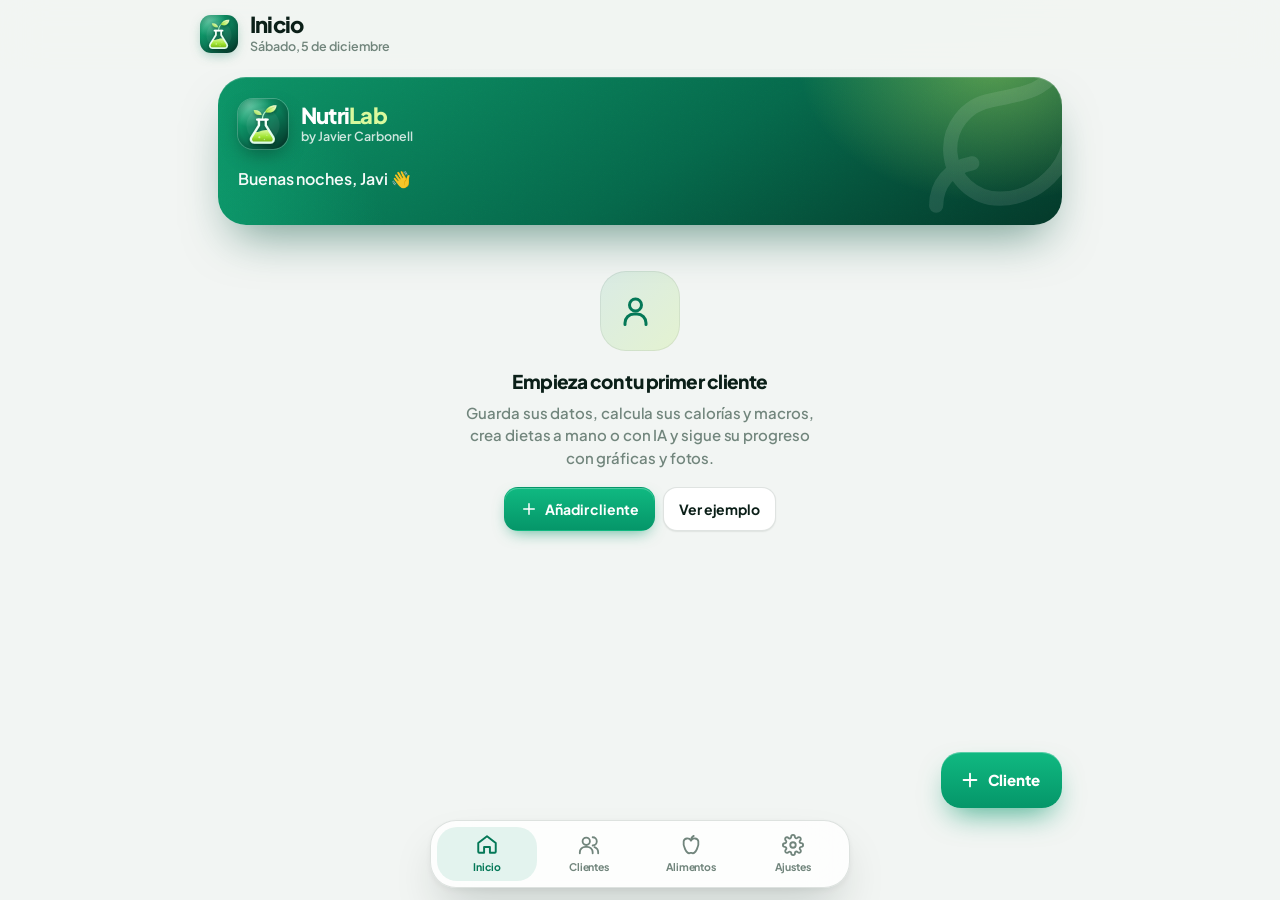
==== commit 9c0618fc: "Renombrar la app a NutriLab by Javier Carbonell con logo nuevo Logo de matraz con líquido verde y br" ====
--- a/index.html
+++ b/index.html
@@ -8,9 +8,9 @@
   <meta name="apple-mobile-web-app-capable" content="yes">
   <meta name="mobile-web-app-capable" content="yes">
   <meta name="apple-mobile-web-app-status-bar-style" content="default">
-  <meta name="apple-mobile-web-app-title" content="JaviNutri">
-  <meta name="description" content="Javi Nutrición: clientes, dietas manuales o con IA y seguimiento del progreso. By Javier Carbonell.">
-  <title>Javi Nutrición</title>
+  <meta name="apple-mobile-web-app-title" content="NutriLab">
+  <meta name="description" content="NutriLab by Javier Carbonell: clientes, dietas manuales o con IA y seguimiento del progreso. By Javier Carbonell.">
+  <title>NutriLab · by Javier Carbonell</title>
   <link rel="manifest" href="manifest.webmanifest">
   <link rel="icon" href="icons/icon.svg" type="image/svg+xml">
   <link rel="apple-touch-icon" href="icons/apple-touch-icon.png">
@@ -25,7 +25,7 @@
   <header class="top">
     <div class="top-inner" id="topbar">
       <img class="top-logo" src="icons/icon.svg" alt="" width="34" height="34">
-      <div class="top-text"><h1 id="title">Inicio</h1><div class="sub" id="subtitle">Javi Nutrición</div></div>
+      <div class="top-text"><h1 id="title">Inicio</h1><div class="sub" id="subtitle">NutriLab</div></div>
       <div id="headerActions"></div>
     </div>
   </header>
--- a/app.css
+++ b/app.css
@@ -141,6 +141,7 @@
 .hero::after { content: ""; position: absolute; inset: 0; z-index: -1; background: url("data:image/svg+xml,%3Csvg xmlns='http://www.w3.org/2000/svg' width='160' height='160'%3E%3Cfilter id='n'%3E%3CfeTurbulence baseFrequency='.9' numOctaves='2'/%3E%3C/filter%3E%3Crect width='160' height='160' filter='url(%23n)' opacity='.06'/%3E%3C/svg%3E"); mix-blend-mode: overlay; }
 .hero .who { display: flex; align-items: center; gap: 13px; }
 .hero .who img { width: 50px; height: 50px; border-radius: 15px; box-shadow: 0 8px 20px -4px rgba(0, 0, 0, .35), 0 0 0 1px rgba(255, 255, 255, .25); }
+.hero .brand span { color: #d9f99d; }
 .hero .brand { font-size: 22px; font-weight: 800; letter-spacing: -.035em; line-height: 1.1; }
 .hero .by { opacity: .8; font-size: 12.5px; font-weight: 600; }
 .hero .hello { margin: 18px 0 16px; font-size: 16px; font-weight: 600; opacity: .96; }
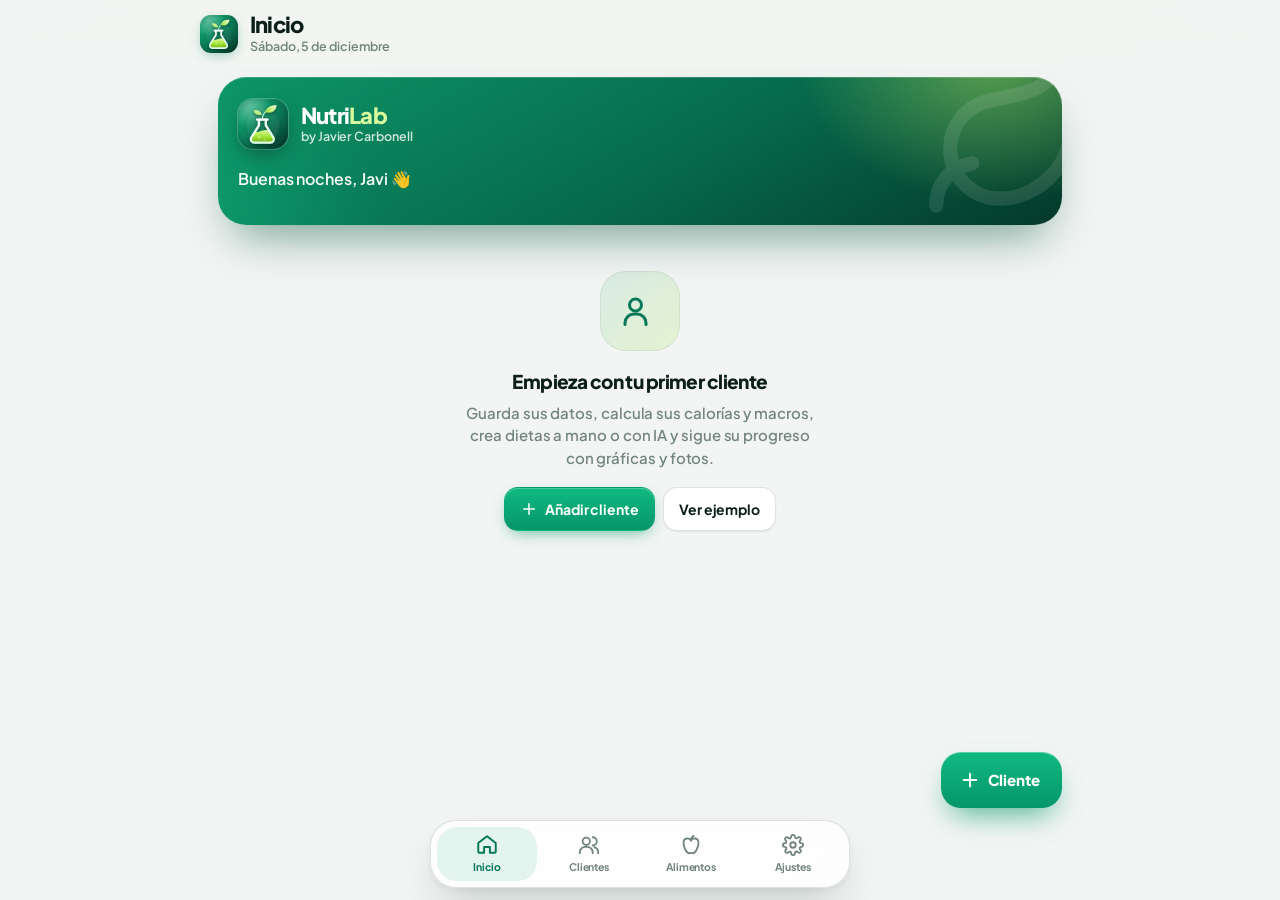
==== commit dbbffcb3: "Suscripción mensual para nutricionistas con Stripe y datos en la nube - Cuentas con email (Supabase " ====
--- a/index.html
+++ b/index.html
@@ -17,6 +17,7 @@
   <link rel="preload" href="vendor/fonts/plus-jakarta-sans.woff2" as="font" type="font/woff2" crossorigin>
   <link rel="stylesheet" href="app.css">
   <script>try { const t = JSON.parse(localStorage.getItem('javinutricion-v1') || '{}').settings?.theme; if (t === 'light' || t === 'dark') document.documentElement.dataset.theme = t; } catch {}</script>
+  <script src="config.js"></script>
   <script src="files.js" defer></script>
   <script src="foods.js" defer></script>
   <script src="app.js" defer></script>
--- a/app.css
+++ b/app.css
@@ -401,3 +401,10 @@
   #print .day:first-of-type { break-before: auto; }
   #print .foot { margin-top: 20px; font-size: 9pt; color: #777; text-align: center; }
 }
+
+/* ---------- acceso y suscripción ---------- */
+body.gated header.top, body.gated nav.tabs, body.gated .fab { display: none; }
+body.gated main { max-width: 480px; padding-top: calc(18px + var(--safe-t)); }
+body.gated { padding-bottom: 24px; }
+.gate-hero .hello { margin-bottom: 4px; }
+.check.small { font-size: 12.5px; color: var(--text-2); font-weight: 600; line-height: 1.35; }
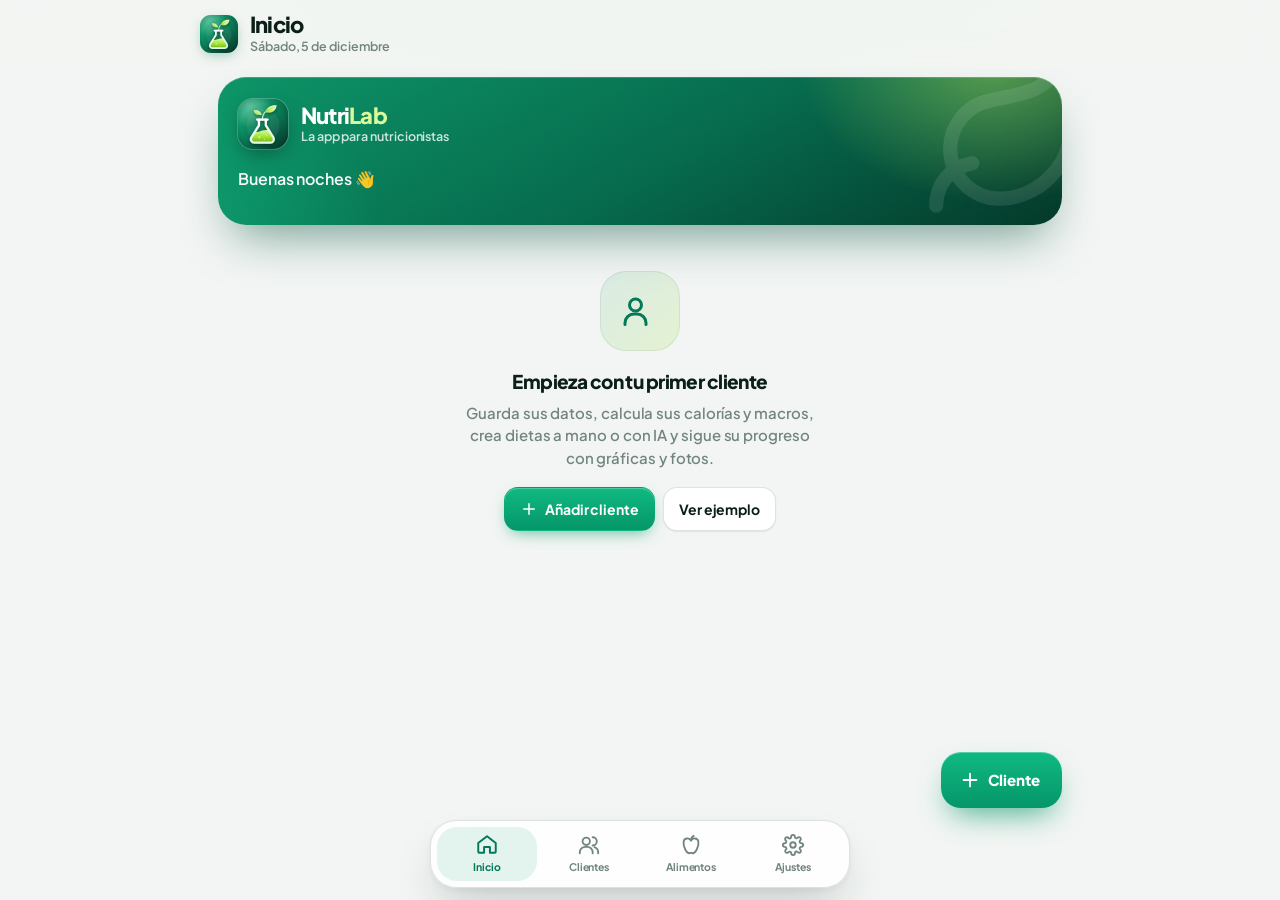
==== commit b38bb687: "Quitar «by Javier Carbonell» de la app; el saludo usa el nombre de cada cuenta Co-Authored-By: Claud" ====
--- a/index.html
+++ b/index.html
@@ -9,8 +9,8 @@
   <meta name="mobile-web-app-capable" content="yes">
   <meta name="apple-mobile-web-app-status-bar-style" content="default">
   <meta name="apple-mobile-web-app-title" content="NutriLab">
-  <meta name="description" content="NutriLab by Javier Carbonell: clientes, dietas manuales o con IA y seguimiento del progreso. By Javier Carbonell.">
-  <title>NutriLab · by Javier Carbonell</title>
+  <meta name="description" content="NutriLab, la app para nutricionistas: clientes, dietas manuales o con IA y seguimiento del progreso.">
+  <title>NutriLab · La app para nutricionistas</title>
   <link rel="manifest" href="manifest.webmanifest">
   <link rel="icon" href="icons/icon.svg" type="image/svg+xml">
   <link rel="apple-touch-icon" href="icons/apple-touch-icon.png">
--- a/app.css
+++ b/app.css
@@ -408,3 +408,10 @@
 body.gated { padding-bottom: 24px; }
 .gate-hero .hello { margin-bottom: 4px; }
 .check.small { font-size: 12.5px; color: var(--text-2); font-weight: 600; line-height: 1.35; }
+.note.viewing { display: flex; align-items: center; gap: 10px; position: sticky; top: calc(70px + var(--safe-t)); z-index: 6; box-shadow: var(--shadow); }
+/* citas */
+.stat .cal-btn{margin-top:8px;padding:6px 10px;font-size:12px}
+.stat .cal-btn svg{width:14px;height:14px}
+.appt{display:flex;gap:12px;align-items:center;padding:12px;border-radius:16px;background:var(--brand-soft, rgba(16,185,129,.1));margin-bottom:14px}
+.appt .ico{width:40px;height:40px;border-radius:12px;display:grid;place-items:center;background:var(--brand, #10b981);color:#fff;flex:none}
+.appt .ico svg{width:20px;height:20px}
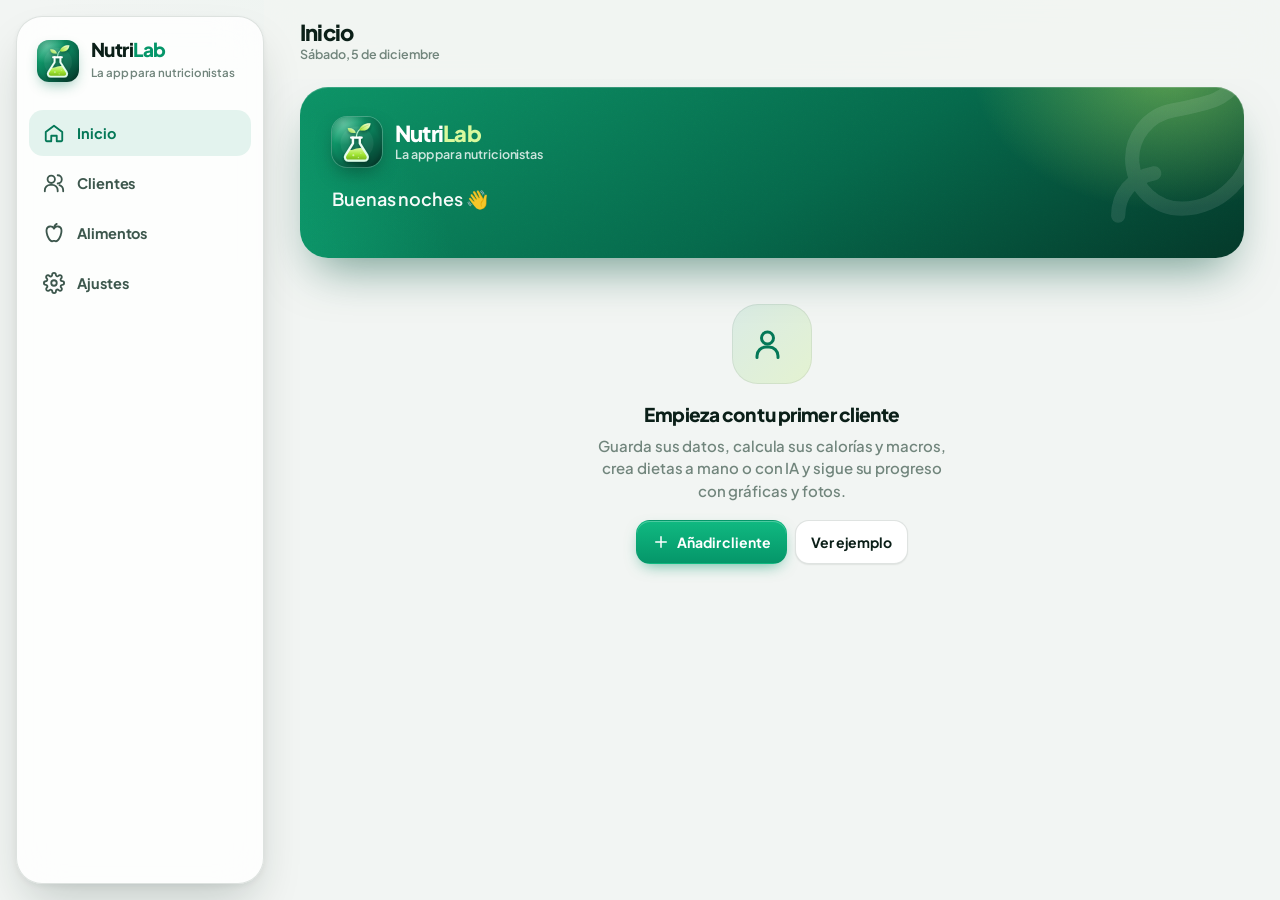
==== commit d1ca9853: "Diseño para PC con menú lateral, accesos rápidos, minigráficas y app más ligera - En pantallas ancha" ====
--- a/index.html
+++ b/index.html
@@ -36,6 +36,7 @@
 
   <nav class="tabs" id="tabs" aria-label="Secciones">
     <div class="inner">
+      <div class="side-brand"><img src="icons/icon.svg" alt="" width="40" height="40"><div><b>Nutri<span>Lab</span></b><small>La app para nutricionistas</small></div></div>
       <button data-nav="#/"><svg viewBox="0 0 24 24" fill="none" stroke="currentColor" stroke-width="2" stroke-linecap="round" stroke-linejoin="round"><path d="M3 11l9-7 9 7v9a1 1 0 0 1-1 1h-5v-6H9v6H4a1 1 0 0 1-1-1z"/></svg>Inicio</button>
       <button data-nav="#/clientes"><svg viewBox="0 0 24 24" fill="none" stroke="currentColor" stroke-width="2" stroke-linecap="round" stroke-linejoin="round"><circle cx="9" cy="8" r="4"/><path d="M2 21v-1a6 6 0 0 1 6-6h2a6 6 0 0 1 6 6v1"/><path d="M16 3.5a4 4 0 0 1 0 9M22 21v-1a6 6 0 0 0-4-5.6"/></svg>Clientes</button>
       <button data-nav="#/alimentos"><svg viewBox="0 0 24 24" fill="none" stroke="currentColor" stroke-width="2" stroke-linecap="round" stroke-linejoin="round"><path d="M12 7c-2-3-7-3-8 1-1 5 3 13 6 13 1 0 1.5-.5 2-.5s1 .5 2 .5c3 0 7-8 6-13-1-4-6-4-8-1z"/><path d="M12 7c0-2 1-4 3-5"/></svg>Alimentos</button>
--- a/app.css
+++ b/app.css
@@ -415,3 +415,81 @@
 .appt{display:flex;gap:12px;align-items:center;padding:12px;border-radius:16px;background:var(--brand-soft, rgba(16,185,129,.1));margin-bottom:14px}
 .appt .ico{width:40px;height:40px;border-radius:12px;display:grid;place-items:center;background:var(--brand, #10b981);color:#fff;flex:none}
 .appt .ico svg{width:20px;height:20px}
+/* alimentos: cálculo automático y código de barras */
+.name-calc{display:flex;gap:8px;align-items:flex-end}
+.name-calc .f{flex:1;min-width:0}
+.name-calc .calc-btn{margin-bottom:12px;white-space:nowrap}
+.calc-btn svg{width:16px;height:16px}
+.calc-note{margin:-4px 2px 10px}
+.pill.ai-pill{background:linear-gradient(90deg,#ede9fe,#dbeafe);color:#5b21b6}
+.spinner.sm{display:inline-block;width:14px;height:14px;margin:0 4px 0 0;vertical-align:-2px;-webkit-mask:radial-gradient(farthest-side,transparent calc(100% - 3px),#000 calc(100% - 2px));mask:radial-gradient(farthest-side,transparent calc(100% - 3px),#000 calc(100% - 2px))}
+.scan-box{position:relative;border-radius:18px;overflow:hidden;background:#000;aspect-ratio:4/3;margin-bottom:8px}
+.scan-box video{width:100%;height:100%;object-fit:cover;display:block}
+.scan-line{position:absolute;left:12%;right:12%;top:50%;height:2px;background:#ef4444;box-shadow:0 0 12px #ef4444}
+
+/* ================================================================ diseño 2.0 */
+.side-brand { display: none; }
+/* accesos rápidos del inicio */
+.quick { display: grid; grid-template-columns: repeat(4, 1fr); gap: 10px; margin: 0 0 14px; }
+.quick button { display: flex; flex-direction: column; align-items: center; gap: 7px; padding: 12px 4px 11px; border: 1px solid var(--line); background: var(--surface); border-radius: 20px; box-shadow: var(--shadow); font-weight: 700; font-size: 12.5px; color: var(--text); cursor: pointer; transition: transform .12s, box-shadow .2s; }
+.quick button:hover { box-shadow: var(--shadow-lg); }
+.quick button:active { transform: scale(.95); }
+.quick i { width: 42px; height: 42px; border-radius: 14px; display: grid; place-items: center; background: var(--brand-soft); color: var(--brand-2); }
+.quick i.ai { background: linear-gradient(135deg, #8b5cf6, #4f46e5 55%, #2563eb); color: #fff; box-shadow: 0 6px 14px -6px rgba(79, 70, 229, .7); }
+.quick i svg { width: 21px; height: 21px; }
+/* minigráfica de peso en la lista de clientes */
+.spark { flex: none; overflow: visible; }
+.spark path { fill: none; stroke: currentColor; stroke-width: 2.2; stroke-linecap: round; stroke-linejoin: round; }
+.spark.muted { color: var(--muted); }
+/* listas largas: el navegador no dibuja lo que queda fuera de la pantalla */
+.client-card, #foodList .list-item { content-visibility: auto; contain-intrinsic-size: auto 72px; }
+/* botón flotante: se aparta al bajar */
+.fab { transition: transform .28s cubic-bezier(.2, .8, .2, 1), opacity .2s; }
+.fab.away { transform: translateY(150px); opacity: 0; pointer-events: none; }
+@media (max-width: 699px) {
+  .fab { width: 58px; height: 58px; padding: 0; justify-content: center; border-radius: 20px; right: 18px; }
+  .fab span { display: none; }
+  .fab svg { width: 26px; height: 26px; }
+}
+:focus-visible { outline: 3px solid color-mix(in srgb, var(--brand) 55%, transparent); outline-offset: 2px; }
+.btn, .chip, .back, .icon-btn { transition: transform .12s, background .2s, box-shadow .2s; }
+.btn:active, .chip:active, .back:active { transform: scale(.96); }
+
+@media (min-width: 700px) {
+  .client-grid { display: grid; grid-template-columns: repeat(2, 1fr); gap: 12px; }
+  .client-grid > .client-card { margin: 0; }
+  .client-grid > .empty { grid-column: 1 / -1; }
+}
+/* ---------- ordenador: menú lateral y contenido a lo ancho ---------- */
+@media (min-width: 1000px) {
+  body { padding-bottom: 40px; padding-left: 264px; }
+  body.gated { padding-left: 0; }
+  nav.tabs { top: 0; bottom: 0; left: 0; right: auto; width: 264px; padding: 16px 0 16px 16px; display: block; }
+  nav.tabs .inner { height: 100%; max-width: none; display: flex; flex-direction: column; gap: 4px; padding: 20px 12px; border-radius: 26px; }
+  .side-brand { display: flex; align-items: center; gap: 12px; padding: 2px 8px 24px; }
+  .side-brand img { width: 42px; height: 42px; border-radius: 12px; box-shadow: 0 6px 14px -4px rgba(5, 120, 87, .45); }
+  .side-brand b { display: block; font-size: 19px; font-weight: 800; letter-spacing: -.03em; line-height: 1.1; }
+  .side-brand b span { color: var(--brand); }
+  .side-brand small { font-size: 11.5px; color: var(--muted); font-weight: 600; }
+  nav.tabs button { flex-direction: row; justify-content: flex-start; gap: 12px; padding: 12px 14px; font-size: 14.5px; border-radius: 14px; color: var(--text-2); }
+  nav.tabs button:hover { background: var(--surface-2); }
+  nav.tabs button.on svg { transform: none; }
+  header.top { padding: 20px 36px 14px; }
+  .top-inner, main { max-width: 1140px; }
+  main { padding: 8px 36px 40px; }
+  .top-logo { display: none; }
+  .fab { top: calc(20px + var(--safe-t)); bottom: auto; right: 36px; height: 46px; padding: 0 20px 0 16px; border-radius: 15px; font-size: 14.5px; z-index: 25; }
+  .fab.away { transform: none; opacity: 1; pointer-events: auto; }
+  .hero { padding: 30px 32px; }
+  .hero .hello { font-size: 18px; }
+  .quick { gap: 14px; margin-bottom: 18px; }
+  .quick button { flex-direction: row; justify-content: center; gap: 12px; padding: 14px; font-size: 14.5px; }
+  .home-grid, .sum-grid, .meals { display: grid; grid-template-columns: 1fr 1fr; gap: 16px; align-items: start; }
+  .home-grid > .card, .meals > .meal { margin: 0; }
+  .sum-grid { margin-bottom: 14px; }
+  .sum-grid > * { margin: 0 !important; }
+  .sum-grid > .note, .sum-grid > .stats, .sum-grid > #portalCard { grid-column: 1 / -1; }
+  .meals { margin-bottom: 14px; }
+  .client-card:hover { transform: translateY(-1px); }
+}
+@media (min-width: 1400px) { .client-grid { grid-template-columns: repeat(3, 1fr); } }
